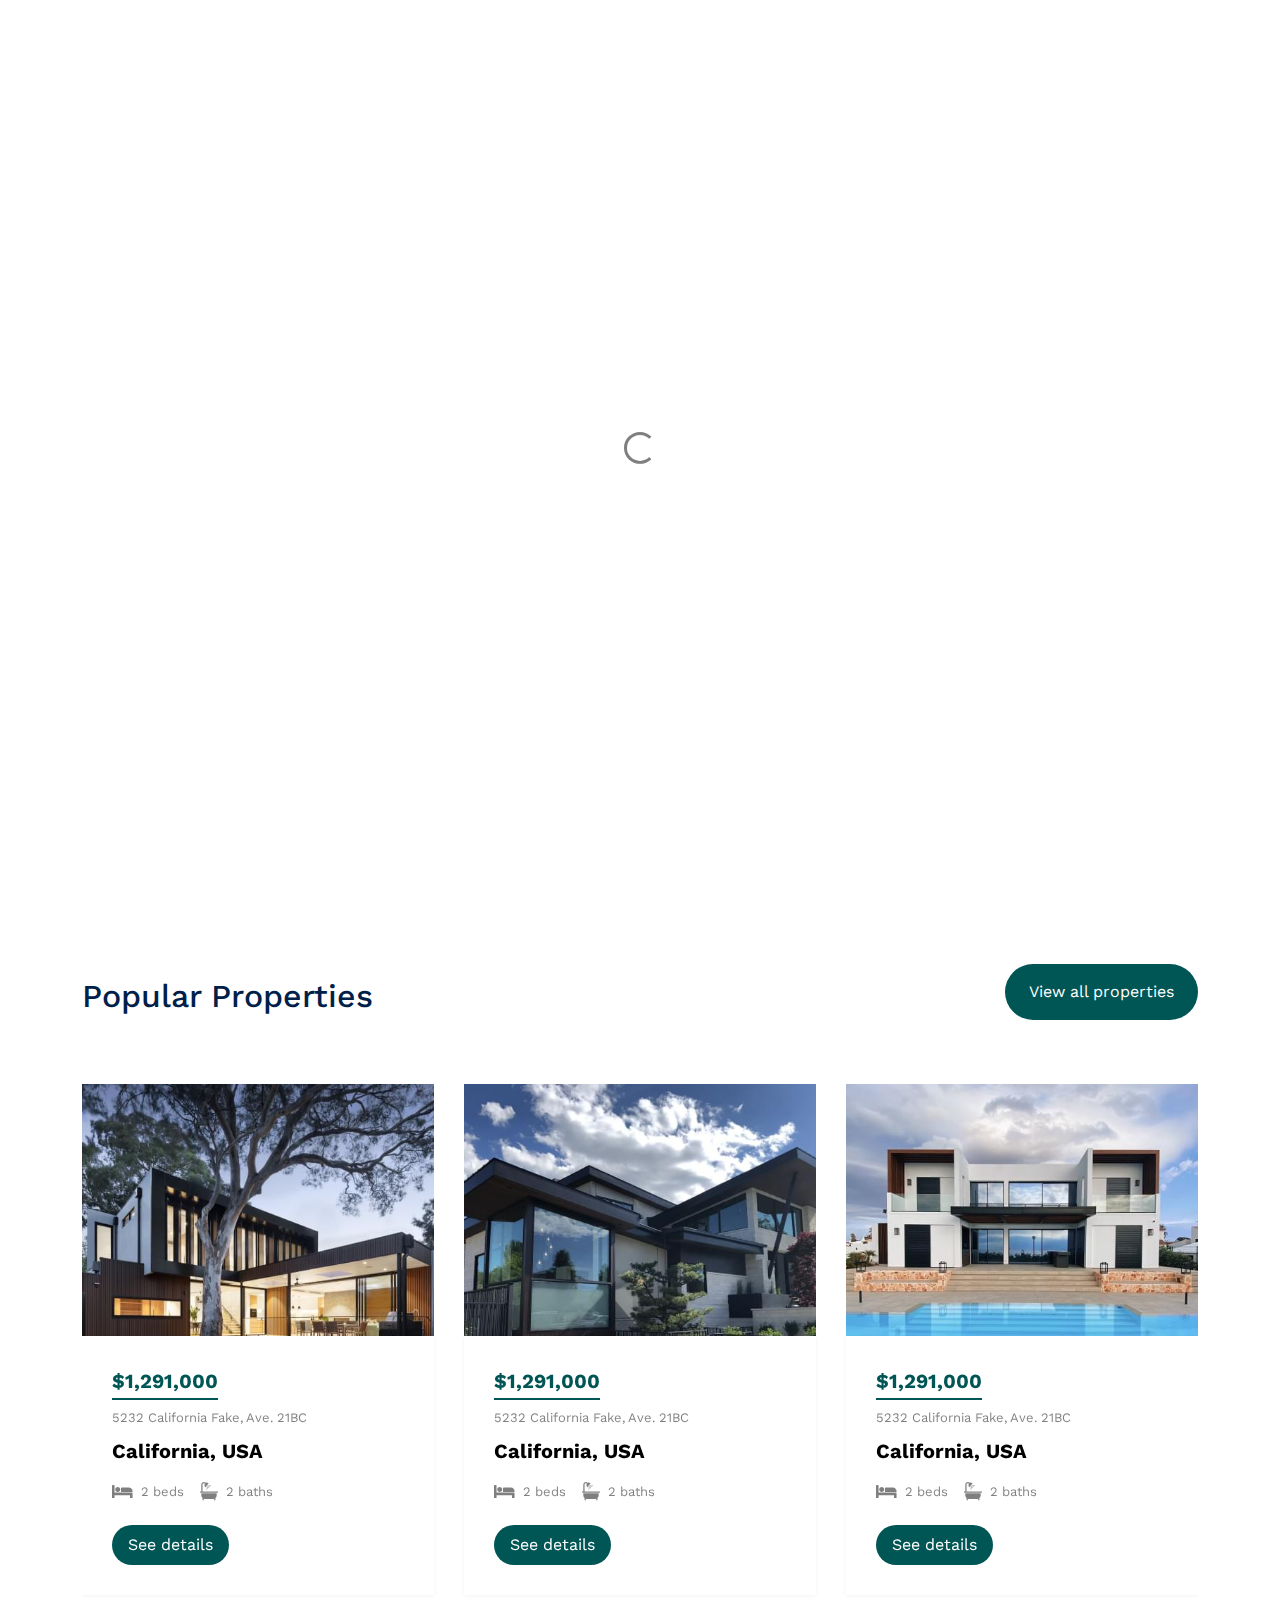
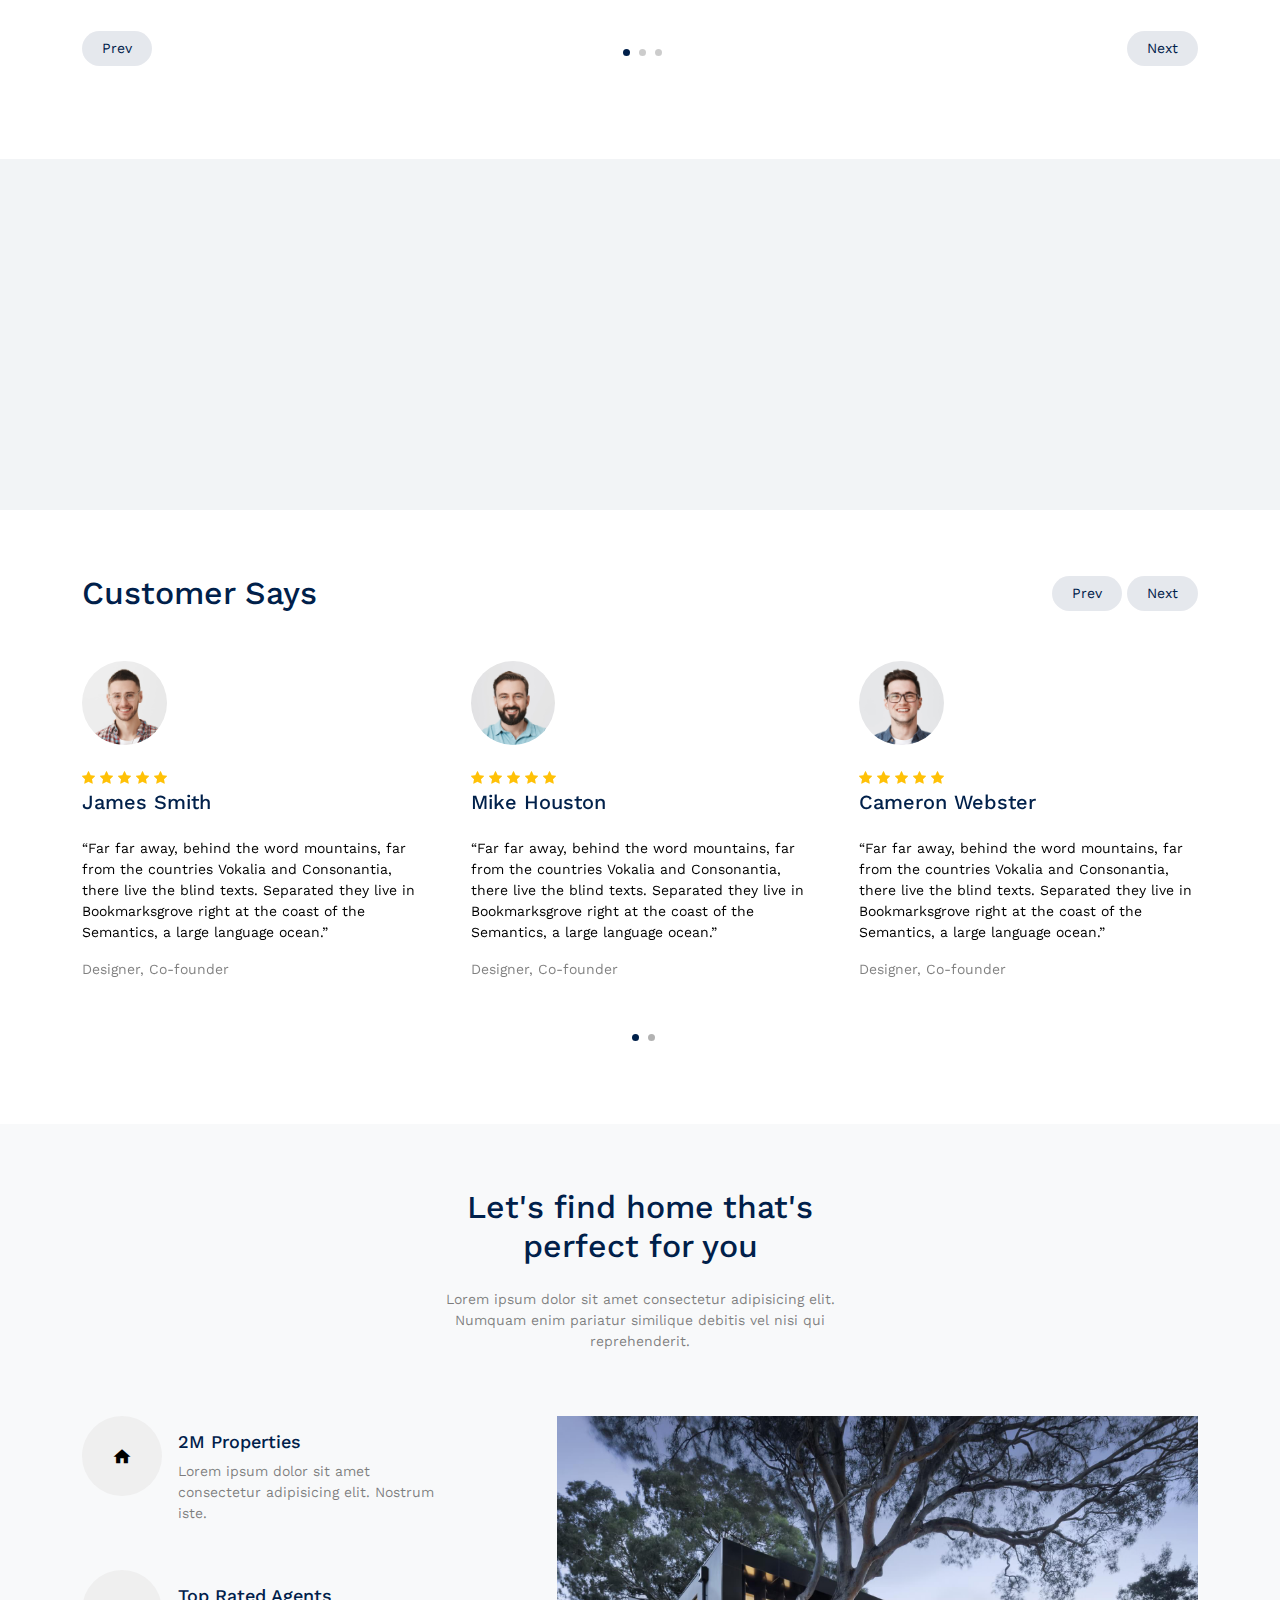
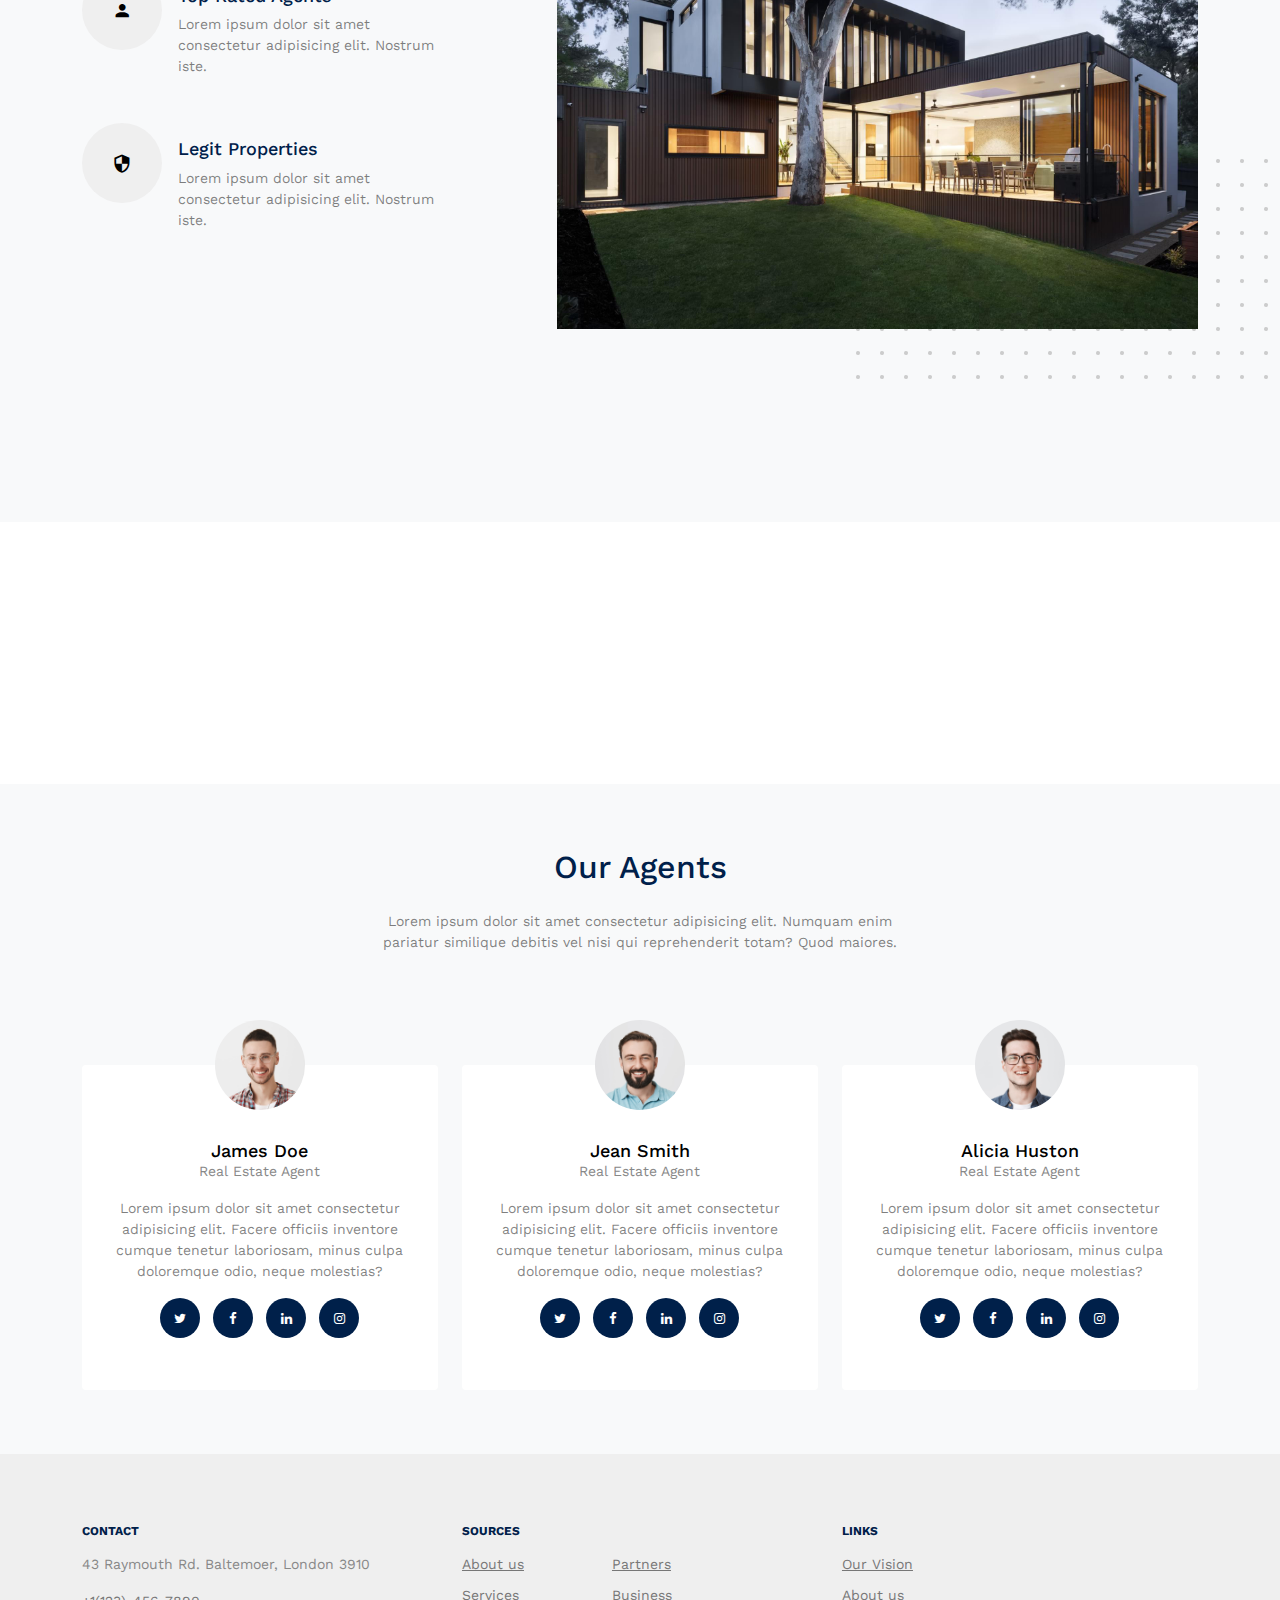
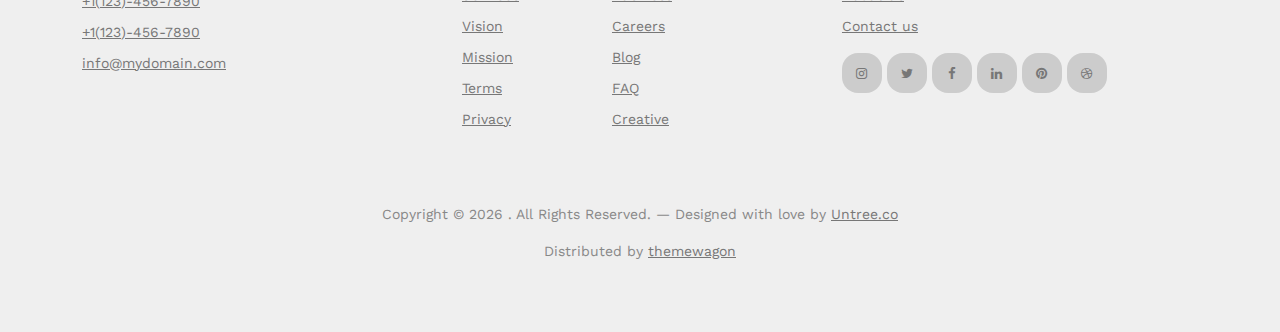
==== property-1.0.0/index.html @ a0d71b89 "fig phần security" ====
<!-- /*
* Template Name: Property
* Template Author: Untree.co
* Template URI: https://untree.co/
* License: https://creativecommons.org/licenses/by/3.0/
*/ -->
<!DOCTYPE html>
<html lang="en">
  <head>
    <meta charset="utf-8" />
    <meta name="viewport" content="width=device-width, initial-scale=1" />
    <meta name="author" content="Untree.co" />
    <link rel="shortcut icon" href="favicon.png" />

    <meta name="description" content="" />
    <meta name="keywords" content="bootstrap, bootstrap5" />

    <link rel="preconnect" href="https://fonts.googleapis.com" />
    <link rel="preconnect" href="https://fonts.gstatic.com" crossorigin />
    <link
      href="https://fonts.googleapis.com/css2?family=Work+Sans:wght@400;500;600;700&display=swap"
      rel="stylesheet"
    />

    <link rel="stylesheet" href="fonts/icomoon/style.css" />
    <link rel="stylesheet" href="fonts/flaticon/font/flaticon.css" />

    <link rel="stylesheet" href="css/tiny-slider.css" />
    <link rel="stylesheet" href="css/aos.css" />
    <link rel="stylesheet" href="css/style.css" />

    <title>
      Property &mdash; Free Bootstrap 5 Website Template by Untree.co
    </title>
  </head>
  <body>
    <div class="site-mobile-menu site-navbar-target">
      <div class="site-mobile-menu-header">
        <div class="site-mobile-menu-close">
          <span class="icofont-close js-menu-toggle"></span>
        </div>
      </div>
      <div class="site-mobile-menu-body"></div>
    </div>

    <nav class="site-nav">
      <div class="container">
        <div class="menu-bg-wrap">
          <div class="site-navigation">
            <a href="index.html" class="logo m-0 float-start">Property</a>

            <ul
              class="js-clone-nav d-none d-lg-inline-block text-start site-menu float-end"
            >
              <li class="active"><a href="index.html">Home</a></li>
              <li class="has-children">
                <a href="properties.html">Properties</a>
                <ul class="dropdown">
                  <li><a href="#">Buy Property</a></li>
                  <li><a href="#">Sell Property</a></li>
                  <li class="has-children">
                    <a href="#">Dropdown</a>
                    <ul class="dropdown">
                      <li><a href="#">Sub Menu One</a></li>
                      <li><a href="#">Sub Menu Two</a></li>
                      <li><a href="#">Sub Menu Three</a></li>
                    </ul>
                  </li>
                </ul>
              </li>
              <li><a href="services.html">Services</a></li>
              <li><a href="about.html">About</a></li>
              <li><a href="contact.html">Contact Us</a></li>
            </ul>

            <a
              href="#"
              class="burger light me-auto float-end mt-1 site-menu-toggle js-menu-toggle d-inline-block d-lg-none"
              data-toggle="collapse"
              data-target="#main-navbar"
            >
              <span></span>
            </a>
          </div>
        </div>
      </div>
    </nav>

    <div class="hero">
      <div class="hero-slide">
        <div
          class="img overlay"
          style="background-image: url('images/hero_bg_3.jpg')"
        ></div>
        <div
          class="img overlay"
          style="background-image: url('images/hero_bg_2.jpg')"
        ></div>
        <div
          class="img overlay"
          style="background-image: url('images/hero_bg_1.jpg')"
        ></div>
      </div>

      <div class="container">
        <div class="row justify-content-center align-items-center">
          <div class="col-lg-9 text-center">
            <h1 class="heading" data-aos="fade-up">
              Easiest way to find your dream home
            </h1>
            <form
              action="#"
              class="narrow-w form-search d-flex align-items-stretch mb-3"
              data-aos="fade-up"
              data-aos-delay="200"
            >
              <input
                type="text"
                class="form-control px-4"
                placeholder="Your ZIP code or City. e.g. New York"
              />
              <button type="submit" class="btn btn-primary">Search</button>
            </form>
          </div>
        </div>
      </div>
    </div>

    <div class="section">
      <div class="container">
        <div class="row mb-5 align-items-center">
          <div class="col-lg-6">
            <h2 class="font-weight-bold text-primary heading">
              Popular Properties
            </h2>
          </div>
          <div class="col-lg-6 text-lg-end">
            <p>
              <a
                href="#"
                target="_blank"
                class="btn btn-primary text-white py-3 px-4"
                >View all properties</a
              >
            </p>
          </div>
        </div>
        <div class="row">
          <div class="col-12">
            <div class="property-slider-wrap">
              <div class="property-slider">
                <div class="property-item">
                  <a href="property-single.html" class="img">
                    <img src="images/img_1.jpg" alt="Image" class="img-fluid" />
                  </a>

                  <div class="property-content">
                    <div class="price mb-2"><span>$1,291,000</span></div>
                    <div>
                      <span class="d-block mb-2 text-black-50"
                        >5232 California Fake, Ave. 21BC</span
                      >
                      <span class="city d-block mb-3">California, USA</span>

                      <div class="specs d-flex mb-4">
                        <span class="d-block d-flex align-items-center me-3">
                          <span class="icon-bed me-2"></span>
                          <span class="caption">2 beds</span>
                        </span>
                        <span class="d-block d-flex align-items-center">
                          <span class="icon-bath me-2"></span>
                          <span class="caption">2 baths</span>
                        </span>
                      </div>

                      <a
                        href="property-single.html"
                        class="btn btn-primary py-2 px-3"
                        >See details</a
                      >
                    </div>
                  </div>
                </div>
                <!-- .item -->

                <div class="property-item">
                  <a href="property-single.html" class="img">
                    <img src="images/img_2.jpg" alt="Image" class="img-fluid" />
                  </a>

                  <div class="property-content">
                    <div class="price mb-2"><span>$1,291,000</span></div>
                    <div>
                      <span class="d-block mb-2 text-black-50"
                        >5232 California Fake, Ave. 21BC</span
                      >
                      <span class="city d-block mb-3">California, USA</span>

                      <div class="specs d-flex mb-4">
                        <span class="d-block d-flex align-items-center me-3">
                          <span class="icon-bed me-2"></span>
                          <span class="caption">2 beds</span>
                        </span>
                        <span class="d-block d-flex align-items-center">
                          <span class="icon-bath me-2"></span>
                          <span class="caption">2 baths</span>
                        </span>
                      </div>

                      <a
                        href="property-single.html"
                        class="btn btn-primary py-2 px-3"
                        >See details</a
                      >
                    </div>
                  </div>
                </div>
                <!-- .item -->

                <div class="property-item">
                  <a href="property-single.html" class="img">
                    <img src="images/img_3.jpg" alt="Image" class="img-fluid" />
                  </a>

                  <div class="property-content">
                    <div class="price mb-2"><span>$1,291,000</span></div>
                    <div>
                      <span class="d-block mb-2 text-black-50"
                        >5232 California Fake, Ave. 21BC</span
                      >
                      <span class="city d-block mb-3">California, USA</span>

                      <div class="specs d-flex mb-4">
                        <span class="d-block d-flex align-items-center me-3">
                          <span class="icon-bed me-2"></span>
                          <span class="caption">2 beds</span>
                        </span>
                        <span class="d-block d-flex align-items-center">
                          <span class="icon-bath me-2"></span>
                          <span class="caption">2 baths</span>
                        </span>
                      </div>

                      <a
                        href="property-single.html"
                        class="btn btn-primary py-2 px-3"
                        >See details</a
                      >
                    </div>
                  </div>
                </div>
                <!-- .item -->

                <div class="property-item">
                  <a href="property-single.html" class="img">
                    <img src="images/img_4.jpg" alt="Image" class="img-fluid" />
                  </a>

                  <div class="property-content">
                    <div class="price mb-2"><span>$1,291,000</span></div>
                    <div>
                      <span class="d-block mb-2 text-black-50"
                        >5232 California Fake, Ave. 21BC</span
                      >
                      <span class="city d-block mb-3">California, USA</span>

                      <div class="specs d-flex mb-4">
                        <span class="d-block d-flex align-items-center me-3">
                          <span class="icon-bed me-2"></span>
                          <span class="caption">2 beds</span>
                        </span>
                        <span class="d-block d-flex align-items-center">
                          <span class="icon-bath me-2"></span>
                          <span class="caption">2 baths</span>
                        </span>
                      </div>

                      <a
                        href="property-single.html"
                        class="btn btn-primary py-2 px-3"
                        >See details</a
                      >
                    </div>
                  </div>
                </div>
                <!-- .item -->

                <div class="property-item">
                  <a href="property-single.html" class="img">
                    <img src="images/img_5.jpg" alt="Image" class="img-fluid" />
                  </a>

                  <div class="property-content">
                    <div class="price mb-2"><span>$1,291,000</span></div>
                    <div>
                      <span class="d-block mb-2 text-black-50"
                        >5232 California Fake, Ave. 21BC</span
                      >
                      <span class="city d-block mb-3">California, USA</span>

                      <div class="specs d-flex mb-4">
                        <span class="d-block d-flex align-items-center me-3">
                          <span class="icon-bed me-2"></span>
                          <span class="caption">2 beds</span>
                        </span>
                        <span class="d-block d-flex align-items-center">
                          <span class="icon-bath me-2"></span>
                          <span class="caption">2 baths</span>
                        </span>
                      </div>

                      <a
                        href="property-single.html"
                        class="btn btn-primary py-2 px-3"
                        >See details</a
                      >
                    </div>
                  </div>
                </div>
                <!-- .item -->

                <div class="property-item">
                  <a href="property-single.html" class="img">
                    <img src="images/img_6.jpg" alt="Image" class="img-fluid" />
                  </a>

                  <div class="property-content">
                    <div class="price mb-2"><span>$1,291,000</span></div>
                    <div>
                      <span class="d-block mb-2 text-black-50"
                        >5232 California Fake, Ave. 21BC</span
                      >
                      <span class="city d-block mb-3">California, USA</span>

                      <div class="specs d-flex mb-4">
                        <span class="d-block d-flex align-items-center me-3">
                          <span class="icon-bed me-2"></span>
                          <span class="caption">2 beds</span>
                        </span>
                        <span class="d-block d-flex align-items-center">
                          <span class="icon-bath me-2"></span>
                          <span class="caption">2 baths</span>
                        </span>
                      </div>

                      <a
                        href="property-single.html"
                        class="btn btn-primary py-2 px-3"
                        >See details</a
                      >
                    </div>
                  </div>
                </div>
                <!-- .item -->

                <div class="property-item">
                  <a href="property-single.html" class="img">
                    <img src="images/img_7.jpg" alt="Image" class="img-fluid" />
                  </a>

                  <div class="property-content">
                    <div class="price mb-2"><span>$1,291,000</span></div>
                    <div>
                      <span class="d-block mb-2 text-black-50"
                        >5232 California Fake, Ave. 21BC</span
                      >
                      <span class="city d-block mb-3">California, USA</span>

                      <div class="specs d-flex mb-4">
                        <span class="d-block d-flex align-items-center me-3">
                          <span class="icon-bed me-2"></span>
                          <span class="caption">2 beds</span>
                        </span>
                        <span class="d-block d-flex align-items-center">
                          <span class="icon-bath me-2"></span>
                          <span class="caption">2 baths</span>
                        </span>
                      </div>

                      <a
                        href="property-single.html"
                        class="btn btn-primary py-2 px-3"
                        >See details</a
                      >
                    </div>
                  </div>
                </div>
                <!-- .item -->

                <div class="property-item">
                  <a href="property-single.html" class="img">
                    <img src="images/img_8.jpg" alt="Image" class="img-fluid" />
                  </a>

                  <div class="property-content">
                    <div class="price mb-2"><span>$1,291,000</span></div>
                    <div>
                      <span class="d-block mb-2 text-black-50"
                        >5232 California Fake, Ave. 21BC</span
                      >
                      <span class="city d-block mb-3">California, USA</span>

                      <div class="specs d-flex mb-4">
                        <span class="d-block d-flex align-items-center me-3">
                          <span class="icon-bed me-2"></span>
                          <span class="caption">2 beds</span>
                        </span>
                        <span class="d-block d-flex align-items-center">
                          <span class="icon-bath me-2"></span>
                          <span class="caption">2 baths</span>
                        </span>
                      </div>

                      <a
                        href="property-single.html"
                        class="btn btn-primary py-2 px-3"
                        >See details</a
                      >
                    </div>
                  </div>
                </div>
                <!-- .item -->

                <div class="property-item">
                  <a href="property-single.html" class="img">
                    <img src="images/img_1.jpg" alt="Image" class="img-fluid" />
                  </a>

                  <div class="property-content">
                    <div class="price mb-2"><span>$1,291,000</span></div>
                    <div>
                      <span class="d-block mb-2 text-black-50"
                        >5232 California Fake, Ave. 21BC</span
                      >
                      <span class="city d-block mb-3">California, USA</span>

                      <div class="specs d-flex mb-4">
                        <span class="d-block d-flex align-items-center me-3">
                          <span class="icon-bed me-2"></span>
                          <span class="caption">2 beds</span>
                        </span>
                        <span class="d-block d-flex align-items-center">
                          <span class="icon-bath me-2"></span>
                          <span class="caption">2 baths</span>
                        </span>
                      </div>

                      <a
                        href="property-single.html"
                        class="btn btn-primary py-2 px-3"
                        >See details</a
                      >
                    </div>
                  </div>
                </div>
                <!-- .item -->
              </div>

              <div
                id="property-nav"
                class="controls"
                tabindex="0"
                aria-label="Carousel Navigation"
              >
                <span
                  class="prev"
                  data-controls="prev"
                  aria-controls="property"
                  tabindex="-1"
                  >Prev</span
                >
                <span
                  class="next"
                  data-controls="next"
                  aria-controls="property"
                  tabindex="-1"
                  >Next</span
                >
              </div>
            </div>
          </div>
        </div>
      </div>
    </div>

    <section class="features-1">
      <div class="container">
        <div class="row">
          <div class="col-6 col-lg-3" data-aos="fade-up" data-aos-delay="300">
            <div class="box-feature">
              <span class="flaticon-house"></span>
              <h3 class="mb-3">Our Properties</h3>
              <p>
                Lorem ipsum dolor sit amet, consectetur adipisicing elit.
                Voluptates, accusamus.
              </p>
              <p><a href="#" class="learn-more">Learn More</a></p>
            </div>
          </div>
          <div class="col-6 col-lg-3" data-aos="fade-up" data-aos-delay="500">
            <div class="box-feature">
              <span class="flaticon-building"></span>
              <h3 class="mb-3">Property for Sale</h3>
              <p>
                Lorem ipsum dolor sit amet, consectetur adipisicing elit.
                Voluptates, accusamus.
              </p>
              <p><a href="#" class="learn-more">Learn More</a></p>
            </div>
          </div>
          <div class="col-6 col-lg-3" data-aos="fade-up" data-aos-delay="400">
            <div class="box-feature">
              <span class="flaticon-house-3"></span>
              <h3 class="mb-3">Real Estate Agent</h3>
              <p>
                Lorem ipsum dolor sit amet, consectetur adipisicing elit.
                Voluptates, accusamus.
              </p>
              <p><a href="#" class="learn-more">Learn More</a></p>
            </div>
          </div>
          <div class="col-6 col-lg-3" data-aos="fade-up" data-aos-delay="600">
            <div class="box-feature">
              <span class="flaticon-house-1"></span>
              <h3 class="mb-3">House for Sale</h3>
              <p>
                Lorem ipsum dolor sit amet, consectetur adipisicing elit.
                Voluptates, accusamus.
              </p>
              <p><a href="#" class="learn-more">Learn More</a></p>
            </div>
          </div>
        </div>
      </div>
    </section>

    <div class="section sec-testimonials">
      <div class="container">
        <div class="row mb-5 align-items-center">
          <div class="col-md-6">
            <h2 class="font-weight-bold heading text-primary mb-4 mb-md-0">
              Customer Says
            </h2>
          </div>
          <div class="col-md-6 text-md-end">
            <div id="testimonial-nav">
              <span class="prev" data-controls="prev">Prev</span>

              <span class="next" data-controls="next">Next</span>
            </div>
          </div>
        </div>

        <div class="row">
          <div class="col-lg-4"></div>
        </div>
        <div class="testimonial-slider-wrap">
          <div class="testimonial-slider">
            <div class="item">
              <div class="testimonial">
                <img
                  src="images/person_1-min.jpg"
                  alt="Image"
                  class="img-fluid rounded-circle w-25 mb-4"
                />
                <div class="rate">
                  <span class="icon-star text-warning"></span>
                  <span class="icon-star text-warning"></span>
                  <span class="icon-star text-warning"></span>
                  <span class="icon-star text-warning"></span>
                  <span class="icon-star text-warning"></span>
                </div>
                <h3 class="h5 text-primary mb-4">James Smith</h3>
                <blockquote>
                  <p>
                    &ldquo;Far far away, behind the word mountains, far from the
                    countries Vokalia and Consonantia, there live the blind
                    texts. Separated they live in Bookmarksgrove right at the
                    coast of the Semantics, a large language ocean.&rdquo;
                  </p>
                </blockquote>
                <p class="text-black-50">Designer, Co-founder</p>
              </div>
            </div>

            <div class="item">
              <div class="testimonial">
                <img
                  src="images/person_2-min.jpg"
                  alt="Image"
                  class="img-fluid rounded-circle w-25 mb-4"
                />
                <div class="rate">
                  <span class="icon-star text-warning"></span>
                  <span class="icon-star text-warning"></span>
                  <span class="icon-star text-warning"></span>
                  <span class="icon-star text-warning"></span>
                  <span class="icon-star text-warning"></span>
                </div>
                <h3 class="h5 text-primary mb-4">Mike Houston</h3>
                <blockquote>
                  <p>
                    &ldquo;Far far away, behind the word mountains, far from the
                    countries Vokalia and Consonantia, there live the blind
                    texts. Separated they live in Bookmarksgrove right at the
                    coast of the Semantics, a large language ocean.&rdquo;
                  </p>
                </blockquote>
                <p class="text-black-50">Designer, Co-founder</p>
              </div>
            </div>

            <div class="item">
              <div class="testimonial">
                <img
                  src="images/person_3-min.jpg"
                  alt="Image"
                  class="img-fluid rounded-circle w-25 mb-4"
                />
                <div class="rate">
                  <span class="icon-star text-warning"></span>
                  <span class="icon-star text-warning"></span>
                  <span class="icon-star text-warning"></span>
                  <span class="icon-star text-warning"></span>
                  <span class="icon-star text-warning"></span>
                </div>
                <h3 class="h5 text-primary mb-4">Cameron Webster</h3>
                <blockquote>
                  <p>
                    &ldquo;Far far away, behind the word mountains, far from the
                    countries Vokalia and Consonantia, there live the blind
                    texts. Separated they live in Bookmarksgrove right at the
                    coast of the Semantics, a large language ocean.&rdquo;
                  </p>
                </blockquote>
                <p class="text-black-50">Designer, Co-founder</p>
              </div>
            </div>

            <div class="item">
              <div class="testimonial">
                <img
                  src="images/person_4-min.jpg"
                  alt="Image"
                  class="img-fluid rounded-circle w-25 mb-4"
                />
                <div class="rate">
                  <span class="icon-star text-warning"></span>
                  <span class="icon-star text-warning"></span>
                  <span class="icon-star text-warning"></span>
                  <span class="icon-star text-warning"></span>
                  <span class="icon-star text-warning"></span>
                </div>
                <h3 class="h5 text-primary mb-4">Dave Smith</h3>
                <blockquote>
                  <p>
                    &ldquo;Far far away, behind the word mountains, far from the
                    countries Vokalia and Consonantia, there live the blind
                    texts. Separated they live in Bookmarksgrove right at the
                    coast of the Semantics, a large language ocean.&rdquo;
                  </p>
                </blockquote>
                <p class="text-black-50">Designer, Co-founder</p>
              </div>
            </div>
          </div>
        </div>
      </div>
    </div>

    <div class="section section-4 bg-light">
      <div class="container">
        <div class="row justify-content-center text-center mb-5">
          <div class="col-lg-5">
            <h2 class="font-weight-bold heading text-primary mb-4">
              Let's find home that's perfect for you
            </h2>
            <p class="text-black-50">
              Lorem ipsum dolor sit amet consectetur adipisicing elit. Numquam
              enim pariatur similique debitis vel nisi qui reprehenderit.
            </p>
          </div>
        </div>
        <div class="row justify-content-between mb-5">
          <div class="col-lg-7 mb-5 mb-lg-0 order-lg-2">
            <div class="img-about dots">
              <img src="images/hero_bg_3.jpg" alt="Image" class="img-fluid" />
            </div>
          </div>
          <div class="col-lg-4">
            <div class="d-flex feature-h">
              <span class="wrap-icon me-3">
                <span class="icon-home2"></span>
              </span>
              <div class="feature-text">
                <h3 class="heading">2M Properties</h3>
                <p class="text-black-50">
                  Lorem ipsum dolor sit amet consectetur adipisicing elit.
                  Nostrum iste.
                </p>
              </div>
            </div>

            <div class="d-flex feature-h">
              <span class="wrap-icon me-3">
                <span class="icon-person"></span>
              </span>
              <div class="feature-text">
                <h3 class="heading">Top Rated Agents</h3>
                <p class="text-black-50">
                  Lorem ipsum dolor sit amet consectetur adipisicing elit.
                  Nostrum iste.
                </p>
              </div>
            </div>

            <div class="d-flex feature-h">
              <span class="wrap-icon me-3">
                <span class="icon-security"></span>
              </span>
              <div class="feature-text">
                <h3 class="heading">Legit Properties</h3>
                <p class="text-black-50">
                  Lorem ipsum dolor sit amet consectetur adipisicing elit.
                  Nostrum iste.
                </p>
              </div>
            </div>
          </div>
        </div>
        <div class="row section-counter mt-5">
          <div
            class="col-6 col-sm-6 col-md-6 col-lg-3"
            data-aos="fade-up"
            data-aos-delay="300"
          >
            <div class="counter-wrap mb-5 mb-lg-0">
              <span class="number"
                ><span class="countup text-primary">3298</span></span
              >
              <span class="caption text-black-50"># of Buy Properties</span>
            </div>
          </div>
          <div
            class="col-6 col-sm-6 col-md-6 col-lg-3"
            data-aos="fade-up"
            data-aos-delay="400"
          >
            <div class="counter-wrap mb-5 mb-lg-0">
              <span class="number"
                ><span class="countup text-primary">2181</span></span
              >
              <span class="caption text-black-50"># of Sell Properties</span>
            </div>
          </div>
          <div
            class="col-6 col-sm-6 col-md-6 col-lg-3"
            data-aos="fade-up"
            data-aos-delay="500"
          >
            <div class="counter-wrap mb-5 mb-lg-0">
              <span class="number"
                ><span class="countup text-primary">9316</span></span
              >
              <span class="caption text-black-50"># of All Properties</span>
            </div>
          </div>
          <div
            class="col-6 col-sm-6 col-md-6 col-lg-3"
            data-aos="fade-up"
            data-aos-delay="600"
          >
            <div class="counter-wrap mb-5 mb-lg-0">
              <span class="number"
                ><span class="countup text-primary">7191</span></span
              >
              <span class="caption text-black-50"># of Agents</span>
            </div>
          </div>
        </div>
      </div>
    </div>

    <div class="section">
      <div class="row justify-content-center footer-cta" data-aos="fade-up">
        <div class="col-lg-7 mx-auto text-center">
          <h2 class="mb-4">Be a part of our growing real state agents</h2>
          <p>
            <a
              href="#"
              target="_blank"
              class="btn btn-primary text-white py-3 px-4"
              >Apply for Real Estate agent</a
            >
          </p>
        </div>
        <!-- /.col-lg-7 -->
      </div>
      <!-- /.row -->
    </div>

    <div class="section section-5 bg-light">
      <div class="container">
        <div class="row justify-content-center text-center mb-5">
          <div class="col-lg-6 mb-5">
            <h2 class="font-weight-bold heading text-primary mb-4">
              Our Agents
            </h2>
            <p class="text-black-50">
              Lorem ipsum dolor sit amet consectetur adipisicing elit. Numquam
              enim pariatur similique debitis vel nisi qui reprehenderit totam?
              Quod maiores.
            </p>
          </div>
        </div>
        <div class="row">
          <div class="col-sm-6 col-md-6 col-lg-4 mb-5 mb-lg-0">
            <div class="h-100 person">
              <img
                src="images/person_1-min.jpg"
                alt="Image"
                class="img-fluid"
              />

              <div class="person-contents">
                <h2 class="mb-0"><a href="#">James Doe</a></h2>
                <span class="meta d-block mb-3">Real Estate Agent</span>
                <p>
                  Lorem ipsum dolor sit amet consectetur adipisicing elit.
                  Facere officiis inventore cumque tenetur laboriosam, minus
                  culpa doloremque odio, neque molestias?
                </p>

                <ul class="social list-unstyled list-inline dark-hover">
                  <li class="list-inline-item">
                    <a href="#"><span class="icon-twitter"></span></a>
                  </li>
                  <li class="list-inline-item">
                    <a href="#"><span class="icon-facebook"></span></a>
                  </li>
                  <li class="list-inline-item">
                    <a href="#"><span class="icon-linkedin"></span></a>
                  </li>
                  <li class="list-inline-item">
                    <a href="#"><span class="icon-instagram"></span></a>
                  </li>
                </ul>
              </div>
            </div>
          </div>
          <div class="col-sm-6 col-md-6 col-lg-4 mb-5 mb-lg-0">
            <div class="h-100 person">
              <img
                src="images/person_2-min.jpg"
                alt="Image"
                class="img-fluid"
              />

              <div class="person-contents">
                <h2 class="mb-0"><a href="#">Jean Smith</a></h2>
                <span class="meta d-block mb-3">Real Estate Agent</span>
                <p>
                  Lorem ipsum dolor sit amet consectetur adipisicing elit.
                  Facere officiis inventore cumque tenetur laboriosam, minus
                  culpa doloremque odio, neque molestias?
                </p>

                <ul class="social list-unstyled list-inline dark-hover">
                  <li class="list-inline-item">
                    <a href="#"><span class="icon-twitter"></span></a>
                  </li>
                  <li class="list-inline-item">
                    <a href="#"><span class="icon-facebook"></span></a>
                  </li>
                  <li class="list-inline-item">
                    <a href="#"><span class="icon-linkedin"></span></a>
                  </li>
                  <li class="list-inline-item">
                    <a href="#"><span class="icon-instagram"></span></a>
                  </li>
                </ul>
              </div>
            </div>
          </div>
          <div class="col-sm-6 col-md-6 col-lg-4 mb-5 mb-lg-0">
            <div class="h-100 person">
              <img
                src="images/person_3-min.jpg"
                alt="Image"
                class="img-fluid"
              />

              <div class="person-contents">
                <h2 class="mb-0"><a href="#">Alicia Huston</a></h2>
                <span class="meta d-block mb-3">Real Estate Agent</span>
                <p>
                  Lorem ipsum dolor sit amet consectetur adipisicing elit.
                  Facere officiis inventore cumque tenetur laboriosam, minus
                  culpa doloremque odio, neque molestias?
                </p>

                <ul class="social list-unstyled list-inline dark-hover">
                  <li class="list-inline-item">
                    <a href="#"><span class="icon-twitter"></span></a>
                  </li>
                  <li class="list-inline-item">
                    <a href="#"><span class="icon-facebook"></span></a>
                  </li>
                  <li class="list-inline-item">
                    <a href="#"><span class="icon-linkedin"></span></a>
                  </li>
                  <li class="list-inline-item">
                    <a href="#"><span class="icon-instagram"></span></a>
                  </li>
                </ul>
              </div>
            </div>
          </div>
        </div>
      </div>
    </div>

    <div class="site-footer">
      <div class="container">
        <div class="row">
          <div class="col-lg-4">
            <div class="widget">
              <h3>Contact</h3>
              <address>43 Raymouth Rd. Baltemoer, London 3910</address>
              <ul class="list-unstyled links">
                <li><a href="tel://11234567890">+1(123)-456-7890</a></li>
                <li><a href="tel://11234567890">+1(123)-456-7890</a></li>
                <li>
                  <a href="mailto:info@mydomain.com">info@mydomain.com</a>
                </li>
              </ul>
            </div>
            <!-- /.widget -->
          </div>
          <!-- /.col-lg-4 -->
          <div class="col-lg-4">
            <div class="widget">
              <h3>Sources</h3>
              <ul class="list-unstyled float-start links">
                <li><a href="#">About us</a></li>
                <li><a href="#">Services</a></li>
                <li><a href="#">Vision</a></li>
                <li><a href="#">Mission</a></li>
                <li><a href="#">Terms</a></li>
                <li><a href="#">Privacy</a></li>
              </ul>
              <ul class="list-unstyled float-start links">
                <li><a href="#">Partners</a></li>
                <li><a href="#">Business</a></li>
                <li><a href="#">Careers</a></li>
                <li><a href="#">Blog</a></li>
                <li><a href="#">FAQ</a></li>
                <li><a href="#">Creative</a></li>
              </ul>
            </div>
            <!-- /.widget -->
          </div>
          <!-- /.col-lg-4 -->
          <div class="col-lg-4">
            <div class="widget">
              <h3>Links</h3>
              <ul class="list-unstyled links">
                <li><a href="#">Our Vision</a></li>
                <li><a href="#">About us</a></li>
                <li><a href="#">Contact us</a></li>
              </ul>

              <ul class="list-unstyled social">
                <li>
                  <a href="#"><span class="icon-instagram"></span></a>
                </li>
                <li>
                  <a href="#"><span class="icon-twitter"></span></a>
                </li>
                <li>
                  <a href="#"><span class="icon-facebook"></span></a>
                </li>
                <li>
                  <a href="#"><span class="icon-linkedin"></span></a>
                </li>
                <li>
                  <a href="#"><span class="icon-pinterest"></span></a>
                </li>
                <li>
                  <a href="#"><span class="icon-dribbble"></span></a>
                </li>
              </ul>
            </div>
            <!-- /.widget -->
          </div>
          <!-- /.col-lg-4 -->
        </div>
        <!-- /.row -->

        <div class="row mt-5">
          <div class="col-12 text-center">
            <!-- 
              **==========
              NOTE: 
              Please don't remove this copyright link unless you buy the license here https://untree.co/license/  
              **==========
            -->

            <p>
              Copyright &copy;
              <script>
                document.write(new Date().getFullYear());
              </script>
              . All Rights Reserved. &mdash; Designed with love by
              <a href="https://untree.co">Untree.co</a>
              <!-- License information: https://untree.co/license/ -->
            </p>
            <div>
              Distributed by
              <a href="https://themewagon.com/" target="_blank">themewagon</a>
            </div>
          </div>
        </div>
      </div>
      <!-- /.container -->
    </div>
    <!-- /.site-footer -->

    <!-- Preloader -->
    <div id="overlayer"></div>
    <div class="loader">
      <div class="spinner-border" role="status">
        <span class="visually-hidden">Loading...</span>
      </div>
    </div>

    <script src="js/bootstrap.bundle.min.js"></script>
    <script src="js/tiny-slider.js"></script>
    <script src="js/aos.js"></script>
    <script src="js/navbar.js"></script>
    <script src="js/counter.js"></script>
    <script src="js/custom.js"></script>
  </body>
</html>
---- property-1.0.0/fonts/icomoon/style.css ----
@font-face {
  font-family: 'icomoon';
  src:  url('fonts/icomoon.eot?10si43');
  src:  url('fonts/icomoon.eot?10si43#iefix') format('embedded-opentype'),
    url('fonts/icomoon.ttf?10si43') format('truetype'),
    url('fonts/icomoon.woff?10si43') format('woff'),
    url('fonts/icomoon.svg?10si43#icomoon') format('svg');
  font-weight: normal;
  font-style: normal;
}

[class^="icon-"], [class*=" icon-"] {
  /* use !important to prevent issues with browser extensions that change fonts */
  font-family: 'icomoon' !important;
  speak: none;
  font-style: normal;
  font-weight: normal;
  font-variant: normal;
  text-transform: none;
  line-height: 1;

  /* Better Font Rendering =========== */
  -webkit-font-smoothing: antialiased;
  -moz-osx-font-smoothing: grayscale;
}

.icon-asterisk:before {
  content: "\f069";
}
.icon-plus:before {
  content: "\f067";
}
.icon-question:before {
  content: "\f128";
}
.icon-minus:before {
  content: "\f068";
}
.icon-glass:before {
  content: "\f000";
}
.icon-music:before {
  content: "\f001";
}
.icon-search:before {
  content: "\f002";
}
.icon-envelope-o:before {
  content: "\f003";
}
.icon-heart:before {
  content: "\f004";
}
.icon-star:before {
  content: "\f005";
}
.icon-star-o:before {
  content: "\f006";
}
.icon-user:before {
  content: "\f007";
}
.icon-film:before {
  content: "\f008";
}
.icon-th-large:before {
  content: "\f009";
}
.icon-th:before {
  content: "\f00a";
}
.icon-th-list:before {
  content: "\f00b";
}
.icon-check:before {
  content: "\f00c";
}
.icon-close:before {
  content: "\f00d";
}
.icon-remove:before {
  content: "\f00d";
}
.icon-times:before {
  content: "\f00d";
}
.icon-search-plus:before {
  content: "\f00e";
}
.icon-search-minus:before {
  content: "\f010";
}
.icon-power-off:before {
  content: "\f011";
}
.icon-signal:before {
  content: "\f012";
}
.icon-cog:before {
  content: "\f013";
}
.icon-gear:before {
  content: "\f013";
}
.icon-trash-o:before {
  content: "\f014";
}
.icon-home:before {
  content: "\f015";
}
.icon-file-o:before {
  content: "\f016";
}
.icon-clock-o:before {
  content: "\f017";
}
.icon-road:before {
  content: "\f018";
}
.icon-download:before {
  content: "\f019";
}
.icon-arrow-circle-o-down:before {
  content: "\f01a";
}
.icon-arrow-circle-o-up:before {
  content: "\f01b";
}
.icon-inbox:before {
  content: "\f01c";
}
.icon-play-circle-o:before {
  content: "\f01d";
}
.icon-repeat:before {
  content: "\f01e";
}
.icon-rotate-right:before {
  content: "\f01e";
}
.icon-refresh:before {
  content: "\f021";
}
.icon-list-alt:before {
  content: "\f022";
}
.icon-lock:before {
  content: "\f023";
}
.icon-flag:before {
  content: "\f024";
}
.icon-headphones:before {
  content: "\f025";
}
.icon-volume-off:before {
  content: "\f026";
}
.icon-volume-down:before {
  content: "\f027";
}
.icon-volume-up:before {
  content: "\f028";
}
.icon-qrcode:before {
  content: "\f029";
}
.icon-barcode:before {
  content: "\f02a";
}
.icon-tag:before {
  content: "\f02b";
}
.icon-tags:before {
  content: "\f02c";
}
.icon-book:before {
  content: "\f02d";
}
.icon-bookmark:before {
  content: "\f02e";
}
.icon-print:before {
  content: "\f02f";
}
.icon-camera:before {
  content: "\f030";
}
.icon-font:before {
  content: "\f031";
}
.icon-bold:before {
  content: "\f032";
}
.icon-italic:before {
  content: "\f033";
}
.icon-text-height:before {
  content: "\f034";
}
.icon-text-width:before {
  content: "\f035";
}
.icon-align-left:before {
  content: "\f036";
}
.icon-align-center:before {
  content: "\f037";
}
.icon-align-right:before {
  content: "\f038";
}
.icon-align-justify:before {
  content: "\f039";
}
.icon-list:before {
  content: "\f03a";
}
.icon-dedent:before {
  content: "\f03b";
}
.icon-outdent:before {
  content: "\f03b";
}
.icon-indent:before {
  content: "\f03c";
}
.icon-video-camera:before {
  content: "\f03d";
}
.icon-image:before {
  content: "\f03e";
}
.icon-photo:before {
  content: "\f03e";
}
.icon-picture-o:before {
  content: "\f03e";
}
.icon-pencil:before {
  content: "\f040";
}
.icon-map-marker:before {
  content: "\f041";
}
.icon-adjust:before {
  content: "\f042";
}
.icon-tint:before {
  content: "\f043";
}
.icon-edit:before {
  content: "\f044";
}
.icon-pencil-square-o:before {
  content: "\f044";
}
.icon-share-square-o:before {
  content: "\f045";
}
.icon-check-square-o:before {
  content: "\f046";
}
.icon-arrows:before {
  content: "\f047";
}
.icon-step-backward:before {
  content: "\f048";
}
.icon-fast-backward:before {
  content: "\f049";
}
.icon-backward:before {
  content: "\f04a";
}
.icon-play:before {
  content: "\f04b";
}
.icon-pause:before {
  content: "\f04c";
}
.icon-stop:before {
  content: "\f04d";
}
.icon-forward:before {
  content: "\f04e";
}
.icon-fast-forward:before {
  content: "\f050";
}
.icon-step-forward:before {
  content: "\f051";
}
.icon-eject:before {
  content: "\f052";
}
.icon-chevron-left:before {
  content: "\f053";
}
.icon-chevron-right:before {
  content: "\f054";
}
.icon-plus-circle:before {
  content: "\f055";
}
.icon-minus-circle:before {
  content: "\f056";
}
.icon-times-circle:before {
  content: "\f057";
}
.icon-check-circle:before {
  content: "\f058";
}
.icon-question-circle:before {
  content: "\f059";
}
.icon-info-circle:before {
  content: "\f05a";
}
.icon-crosshairs:before {
  content: "\f05b";
}
.icon-times-circle-o:before {
  content: "\f05c";
}
.icon-check-circle-o:before {
  content: "\f05d";
}
.icon-ban:before {
  content: "\f05e";
}
.icon-arrow-left:before {
  content: "\f060";
}
.icon-arrow-right:before {
  content: "\f061";
}
.icon-arrow-up:before {
  content: "\f062";
}
.icon-arrow-down:before {
  content: "\f063";
}
.icon-mail-forward:before {
  content: "\f064";
}
.icon-share:before {
  content: "\f064";
}
.icon-expand:before {
  content: "\f065";
}
.icon-compress:before {
  content: "\f066";
}
.icon-exclamation-circle:before {
  content: "\f06a";
}
.icon-gift:before {
  content: "\f06b";
}
.icon-leaf:before {
  content: "\f06c";
}
.icon-fire:before {
  content: "\f06d";
}
.icon-eye:before {
  content: "\f06e";
}
.icon-eye-slash:before {
  content: "\f070";
}
.icon-exclamation-triangle:before {
  content: "\f071";
}
.icon-warning:before {
  content: "\f071";
}
.icon-plane:before {
  content: "\f072";
}
.icon-calendar:before {
  content: "\f073";
}
.icon-random:before {
  content: "\f074";
}
.icon-comment:before {
  content: "\f075";
}
.icon-magnet:before {
  content: "\f076";
}
.icon-chevron-up:before {
  content: "\f077";
}
.icon-chevron-down:before {
  content: "\f078";
}
.icon-retweet:before {
  content: "\f079";
}
.icon-shopping-cart:before {
  content: "\f07a";
}
.icon-folder:before {
  content: "\f07b";
}
.icon-folder-open:before {
  content: "\f07c";
}
.icon-arrows-v:before {
  content: "\f07d";
}
.icon-arrows-h:before {
  content: "\f07e";
}
.icon-bar-chart:before {
  content: "\f080";
}
.icon-bar-chart-o:before {
  content: "\f080";
}
.icon-twitter-square:before {
  content: "\f081";
}
.icon-facebook-square:before {
  content: "\f082";
}
.icon-camera-retro:before {
  content: "\f083";
}
.icon-key:before {
  content: "\f084";
}
.icon-cogs:before {
  content: "\f085";
}
.icon-gears:before {
  content: "\f085";
}
.icon-comments:before {
  content: "\f086";
}
.icon-thumbs-o-up:before {
  content: "\f087";
}
.icon-thumbs-o-down:before {
  content: "\f088";
}
.icon-star-half:before {
  content: "\f089";
}
.icon-heart-o:before {
  content: "\f08a";
}
.icon-sign-out:before {
  content: "\f08b";
}
.icon-linkedin-square:before {
  content: "\f08c";
}
.icon-thumb-tack:before {
  content: "\f08d";
}
.icon-external-link:before {
  content: "\f08e";
}
.icon-sign-in:before {
  content: "\f090";
}
.icon-trophy:before {
  content: "\f091";
}
.icon-github-square:before {
  content: "\f092";
}
.icon-upload:before {
  content: "\f093";
}
.icon-lemon-o:before {
  content: "\f094";
}
.icon-phone:before {
  content: "\f095";
}
.icon-square-o:before {
  content: "\f096";
}
.icon-bookmark-o:before {
  content: "\f097";
}
.icon-phone-square:before {
  content: "\f098";
}
.icon-twitter:before {
  content: "\f099";
}
.icon-facebook:before {
  content: "\f09a";
}
.icon-facebook-f:before {
  content: "\f09a";
}
.icon-github:before {
  content: "\f09b";
}
.icon-unlock:before {
  content: "\f09c";
}
.icon-credit-card:before {
  content: "\f09d";
}
.icon-feed:before {
  content: "\f09e";
}
.icon-rss:before {
  content: "\f09e";
}
.icon-hdd-o:before {
  content: "\f0a0";
}
.icon-bullhorn:before {
  content: "\f0a1";
}
.icon-bell-o:before {
  content: "\f0a2";
}
.icon-certificate:before {
  content: "\f0a3";
}
.icon-hand-o-right:before {
  content: "\f0a4";
}
.icon-hand-o-left:before {
  content: "\f0a5";
}
.icon-hand-o-up:before {
  content: "\f0a6";
}
.icon-hand-o-down:before {
  content: "\f0a7";
}
.icon-arrow-circle-left:before {
  content: "\f0a8";
}
.icon-arrow-circle-right:before {
  content: "\f0a9";
}
.icon-arrow-circle-up:before {
  content: "\f0aa";
}
.icon-arrow-circle-down:before {
  content: "\f0ab";
}
.icon-globe:before {
  content: "\f0ac";
}
.icon-wrench:before {
  content: "\f0ad";
}
.icon-tasks:before {
  content: "\f0ae";
}
.icon-filter:before {
  content: "\f0b0";
}
.icon-briefcase:before {
  content: "\f0b1";
}
.icon-arrows-alt:before {
  content: "\f0b2";
}
.icon-group:before {
  content: "\f0c0";
}
.icon-users:before {
  content: "\f0c0";
}
.icon-chain:before {
  content: "\f0c1";
}
.icon-link:before {
  content: "\f0c1";
}
.icon-cloud:before {
  content: "\f0c2";
}
.icon-flask:before {
  content: "\f0c3";
}
.icon-cut:before {
  content: "\f0c4";
}
.icon-scissors:before {
  content: "\f0c4";
}
.icon-copy:before {
  content: "\f0c5";
}
.icon-files-o:before {
  content: "\f0c5";
}
.icon-paperclip:before {
  content: "\f0c6";
}
.icon-floppy-o:before {
  content: "\f0c7";
}
.icon-save:before {
  content: "\f0c7";
}
.icon-square:before {
  content: "\f0c8";
}
.icon-bars:before {
  content: "\f0c9";
}
.icon-navicon:before {
  content: "\f0c9";
}
.icon-reorder:before {
  content: "\f0c9";
}
.icon-list-ul:before {
  content: "\f0ca";
}
.icon-list-ol:before {
  content: "\f0cb";
}
.icon-strikethrough:before {
  content: "\f0cc";
}
.icon-underline:before {
  content: "\f0cd";
}
.icon-table:before {
  content: "\f0ce";
}
.icon-magic:before {
  content: "\f0d0";
}
.icon-truck:before {
  content: "\f0d1";
}
.icon-pinterest:before {
  content: "\f0d2";
}
.icon-pinterest-square:before {
  content: "\f0d3";
}
.icon-google-plus-square:before {
  content: "\f0d4";
}
.icon-google-plus:before {
  content: "\f0d5";
}
.icon-money:before {
  content: "\f0d6";
}
.icon-caret-down:before {
  content: "\f0d7";
}
.icon-caret-up:before {
  content: "\f0d8";
}
.icon-caret-left:before {
  content: "\f0d9";
}
.icon-caret-right:before {
  content: "\f0da";
}
.icon-columns:before {
  content: "\f0db";
}
.icon-sort:before {
  content: "\f0dc";
}
.icon-unsorted:before {
  content: "\f0dc";
}
.icon-sort-desc:before {
  content: "\f0dd";
}
.icon-sort-down:before {
  content: "\f0dd";
}
.icon-sort-asc:before {
  content: "\f0de";
}
.icon-sort-up:before {
  content: "\f0de";
}
.icon-envelope:before {
  content: "\f0e0";
}
.icon-linkedin:before {
  content: "\f0e1";
}
.icon-rotate-left:before {
  content: "\f0e2";
}
.icon-undo:before {
  content: "\f0e2";
}
.icon-gavel:before {
  content: "\f0e3";
}
.icon-legal:before {
  content: "\f0e3";
}
.icon-dashboard:before {
  content: "\f0e4";
}
.icon-tachometer:before {
  content: "\f0e4";
}
.icon-comment-o:before {
  content: "\f0e5";
}
.icon-comments-o:before {
  content: "\f0e6";
}
.icon-bolt:before {
  content: "\f0e7";
}
.icon-flash:before {
  content: "\f0e7";
}
.icon-sitemap:before {
  content: "\f0e8";
}
.icon-umbrella:before {
  content: "\f0e9";
}
.icon-clipboard:before {
  content: "\f0ea";
}
.icon-paste:before {
  content: "\f0ea";
}
.icon-lightbulb-o:before {
  content: "\f0eb";
}
.icon-exchange:before {
  content: "\f0ec";
}
.icon-cloud-download:before {
  content: "\f0ed";
}
.icon-cloud-upload:before {
  content: "\f0ee";
}
.icon-user-md:before {
  content: "\f0f0";
}
.icon-stethoscope:before {
  content: "\f0f1";
}
.icon-suitcase:before {
  content: "\f0f2";
}
.icon-bell:before {
  content: "\f0f3";
}
.icon-coffee:before {
  content: "\f0f4";
}
.icon-cutlery:before {
  content: "\f0f5";
}
.icon-file-text-o:before {
  content: "\f0f6";
}
.icon-building-o:before {
  content: "\f0f7";
}
.icon-hospital-o:before {
  content: "\f0f8";
}
.icon-ambulance:before {
  content: "\f0f9";
}
.icon-medkit:before {
  content: "\f0fa";
}
.icon-fighter-jet:before {
  content: "\f0fb";
}
.icon-beer:before {
  content: "\f0fc";
}
.icon-h-square:before {
  content: "\f0fd";
}
.icon-plus-square:before {
  content: "\f0fe";
}
.icon-angle-double-left:before {
  content: "\f100";
}
.icon-angle-double-right:before {
  content: "\f101";
}
.icon-angle-double-up:before {
  content: "\f102";
}
.icon-angle-double-down:before {
  content: "\f103";
}
.icon-angle-left:before {
  content: "\f104";
}
.icon-angle-right:before {
  content: "\f105";
}
.icon-angle-up:before {
  content: "\f106";
}
.icon-angle-down:before {
  content: "\f107";
}
.icon-desktop:before {
  content: "\f108";
}
.icon-laptop:before {
  content: "\f109";
}
.icon-tablet:before {
  content: "\f10a";
}
.icon-mobile:before {
  content: "\f10b";
}
.icon-mobile-phone:before {
  content: "\f10b";
}
.icon-circle-o:before {
  content: "\f10c";
}
.icon-quote-left:before {
  content: "\f10d";
}
.icon-quote-right:before {
  content: "\f10e";
}
.icon-spinner:before {
  content: "\f110";
}
.icon-circle:before {
  content: "\f111";
}
.icon-mail-reply:before {
  content: "\f112";
}
.icon-reply:before {
  content: "\f112";
}
.icon-github-alt:before {
  content: "\f113";
}
.icon-folder-o:before {
  content: "\f114";
}
.icon-folder-open-o:before {
  content: "\f115";
}
.icon-smile-o:before {
  content: "\f118";
}
.icon-frown-o:before {
  content: "\f119";
}
.icon-meh-o:before {
  content: "\f11a";
}
.icon-gamepad:before {
  content: "\f11b";
}
.icon-keyboard-o:before {
  content: "\f11c";
}
.icon-flag-o:before {
  content: "\f11d";
}
.icon-flag-checkered:before {
  content: "\f11e";
}
.icon-terminal:before {
  content: "\f120";
}
.icon-code:before {
  content: "\f121";
}
.icon-mail-reply-all:before {
  content: "\f122";
}
.icon-reply-all:before {
  content: "\f122";
}
.icon-star-half-empty:before {
  content: "\f123";
}
.icon-star-half-full:before {
  content: "\f123";
}
.icon-star-half-o:before {
  content: "\f123";
}
.icon-location-arrow:before {
  content: "\f124";
}
.icon-crop:before {
  content: "\f125";
}
.icon-code-fork:before {
  content: "\f126";
}
.icon-chain-broken:before {
  content: "\f127";
}
.icon-unlink:before {
  content: "\f127";
}
.icon-info:before {
  content: "\f129";
}
.icon-exclamation:before {
  content: "\f12a";
}
.icon-superscript:before {
  content: "\f12b";
}
.icon-subscript:before {
  content: "\f12c";
}
.icon-eraser:before {
  content: "\f12d";
}
.icon-puzzle-piece:before {
  content: "\f12e";
}
.icon-microphone:before {
  content: "\f130";
}
.icon-microphone-slash:before {
  content: "\f131";
}
.icon-shield:before {
  content: "\f132";
}
.icon-calendar-o:before {
  content: "\f133";
}
.icon-fire-extinguisher:before {
  content: "\f134";
}
.icon-rocket:before {
  content: "\f135";
}
.icon-maxcdn:before {
  content: "\f136";
}
.icon-chevron-circle-left:before {
  content: "\f137";
}
.icon-chevron-circle-right:before {
  content: "\f138";
}
.icon-chevron-circle-up:before {
  content: "\f139";
}
.icon-chevron-circle-down:before {
  content: "\f13a";
}
.icon-html5:before {
  content: "\f13b";
}
.icon-css3:before {
  content: "\f13c";
}
.icon-anchor:before {
  content: "\f13d";
}
.icon-unlock-alt:before {
  content: "\f13e";
}
.icon-bullseye:before {
  content: "\f140";
}
.icon-ellipsis-h:before {
  content: "\f141";
}
.icon-ellipsis-v:before {
  content: "\f142";
}
.icon-rss-square:before {
  content: "\f143";
}
.icon-play-circle:before {
  content: "\f144";
}
.icon-ticket:before {
  content: "\f145";
}
.icon-minus-square:before {
  content: "\f146";
}
.icon-minus-square-o:before {
  content: "\f147";
}
.icon-level-up:before {
  content: "\f148";
}
.icon-level-down:before {
  content: "\f149";
}
.icon-check-square:before {
  content: "\f14a";
}
.icon-pencil-square:before {
  content: "\f14b";
}
.icon-external-link-square:before {
  content: "\f14c";
}
.icon-share-square:before {
  content: "\f14d";
}
.icon-compass:before {
  content: "\f14e";
}
.icon-caret-square-o-down:before {
  content: "\f150";
}
.icon-toggle-down:before {
  content: "\f150";
}
.icon-caret-square-o-up:before {
  content: "\f151";
}
.icon-toggle-up:before {
  content: "\f151";
}
.icon-caret-square-o-right:before {
  content: "\f152";
}
.icon-toggle-right:before {
  content: "\f152";
}
.icon-eur:before {
  content: "\f153";
}
.icon-euro:before {
  content: "\f153";
}
.icon-gbp:before {
  content: "\f154";
}
.icon-dollar:before {
  content: "\f155";
}
.icon-usd:before {
  content: "\f155";
}
.icon-inr:before {
  content: "\f156";
}
.icon-rupee:before {
  content: "\f156";
}
.icon-cny:before {
  content: "\f157";
}
.icon-jpy:before {
  content: "\f157";
}
.icon-rmb:before {
  content: "\f157";
}
.icon-yen:before {
  content: "\f157";
}
.icon-rouble:before {
  content: "\f158";
}
.icon-rub:before {
  content: "\f158";
}
.icon-ruble:before {
  content: "\f158";
}
.icon-krw:before {
  content: "\f159";
}
.icon-won:before {
  content: "\f159";
}
.icon-bitcoin:before {
  content: "\f15a";
}
.icon-btc:before {
  content: "\f15a";
}
.icon-file:before {
  content: "\f15b";
}
.icon-file-text:before {
  content: "\f15c";
}
.icon-sort-alpha-asc:before {
  content: "\f15d";
}
.icon-sort-alpha-desc:before {
  content: "\f15e";
}
.icon-sort-amount-asc:before {
  content: "\f160";
}
.icon-sort-amount-desc:before {
  content: "\f161";
}
.icon-sort-numeric-asc:before {
  content: "\f162";
}
.icon-sort-numeric-desc:before {
  content: "\f163";
}
.icon-thumbs-up:before {
  content: "\f164";
}
.icon-thumbs-down:before {
  content: "\f165";
}
.icon-youtube-square:before {
  content: "\f166";
}
.icon-youtube:before {
  content: "\f167";
}
.icon-xing:before {
  content: "\f168";
}
.icon-xing-square:before {
  content: "\f169";
}
.icon-youtube-play:before {
  content: "\f16a";
}
.icon-dropbox:before {
  content: "\f16b";
}
.icon-stack-overflow:before {
  content: "\f16c";
}
.icon-instagram:before {
  content: "\f16d";
}
.icon-flickr:before {
  content: "\f16e";
}
.icon-adn:before {
  content: "\f170";
}
.icon-bitbucket:before {
  content: "\f171";
}
.icon-bitbucket-square:before {
  content: "\f172";
}
.icon-tumblr:before {
  content: "\f173";
}
.icon-tumblr-square:before {
  content: "\f174";
}
.icon-long-arrow-down:before {
  content: "\f175";
}
.icon-long-arrow-up:before {
  content: "\f176";
}
.icon-long-arrow-left:before {
  content: "\f177";
}
.icon-long-arrow-right:before {
  content: "\f178";
}
.icon-apple:before {
  content: "\f179";
}
.icon-windows:before {
  content: "\f17a";
}
.icon-android:before {
  content: "\f17b";
}
.icon-linux:before {
  content: "\f17c";
}
.icon-dribbble:before {
  content: "\f17d";
}
.icon-skype:before {
  content: "\f17e";
}
.icon-foursquare:before {
  content: "\f180";
}
.icon-trello:before {
  content: "\f181";
}
.icon-female:before {
  content: "\f182";
}
.icon-male:before {
  content: "\f183";
}
.icon-gittip:before {
  content: "\f184";
}
.icon-gratipay:before {
  content: "\f184";
}
.icon-sun-o:before {
  content: "\f185";
}
.icon-moon-o:before {
  content: "\f186";
}
.icon-archive:before {
  content: "\f187";
}
.icon-bug:before {
  content: "\f188";
}
.icon-vk:before {
  content: "\f189";
}
.icon-weibo:before {
  content: "\f18a";
}
.icon-renren:before {
  content: "\f18b";
}
.icon-pagelines:before {
  content: "\f18c";
}
.icon-stack-exchange:before {
  content: "\f18d";
}
.icon-arrow-circle-o-right:before {
  content: "\f18e";
}
.icon-arrow-circle-o-left:before {
  content: "\f190";
}
.icon-caret-square-o-left:before {
  content: "\f191";
}
.icon-toggle-left:before {
  content: "\f191";
}
.icon-dot-circle-o:before {
  content: "\f192";
}
.icon-wheelchair:before {
  content: "\f193";
}
.icon-vimeo-square:before {
  content: "\f194";
}
.icon-try:before {
  content: "\f195";
}
.icon-turkish-lira:before {
  content: "\f195";
}
.icon-plus-square-o:before {
  content: "\f196";
}
.icon-space-shuttle:before {
  content: "\f197";
}
.icon-slack:before {
  content: "\f198";
}
.icon-envelope-square:before {
  content: "\f199";
}
.icon-wordpress:before {
  content: "\f19a";
}
.icon-openid:before {
  content: "\f19b";
}
.icon-bank:before {
  content: "\f19c";
}
.icon-institution:before {
  content: "\f19c";
}
.icon-university:before {
  content: "\f19c";
}
.icon-graduation-cap:before {
  content: "\f19d";
}
.icon-mortar-board:before {
  content: "\f19d";
}
.icon-yahoo:before {
  content: "\f19e";
}
.icon-google:before {
  content: "\f1a0";
}
.icon-reddit:before {
  content: "\f1a1";
}
.icon-reddit-square:before {
  content: "\f1a2";
}
.icon-stumbleupon-circle:before {
  content: "\f1a3";
}
.icon-stumbleupon:before {
  content: "\f1a4";
}
.icon-delicious:before {
  content: "\f1a5";
}
.icon-digg:before {
  content: "\f1a6";
}
.icon-pied-piper-pp:before {
  content: "\f1a7";
}
.icon-pied-piper-alt:before {
  content: "\f1a8";
}
.icon-drupal:before {
  content: "\f1a9";
}
.icon-joomla:before {
  content: "\f1aa";
}
.icon-language:before {
  content: "\f1ab";
}
.icon-fax:before {
  content: "\f1ac";
}
.icon-building:before {
  content: "\f1ad";
}
.icon-child:before {
  content: "\f1ae";
}
.icon-paw:before {
  content: "\f1b0";
}
.icon-spoon:before {
  content: "\f1b1";
}
.icon-cube:before {
  content: "\f1b2";
}
.icon-cubes:before {
  content: "\f1b3";
}
.icon-behance:before {
  content: "\f1b4";
}
.icon-behance-square:before {
  content: "\f1b5";
}
.icon-steam:before {
  content: "\f1b6";
}
.icon-steam-square:before {
  content: "\f1b7";
}
.icon-recycle:before {
  content: "\f1b8";
}
.icon-automobile:before {
  content: "\f1b9";
}
.icon-car:before {
  content: "\f1b9";
}
.icon-cab:before {
  content: "\f1ba";
}
.icon-taxi:before {
  content: "\f1ba";
}
.icon-tree:before {
  content: "\f1bb";
}
.icon-spotify:before {
  content: "\f1bc";
}
.icon-deviantart:before {
  content: "\f1bd";
}
.icon-soundcloud:before {
  content: "\f1be";
}
.icon-database:before {
  content: "\f1c0";
}
.icon-file-pdf-o:before {
  content: "\f1c1";
}
.icon-file-word-o:before {
  content: "\f1c2";
}
.icon-file-excel-o:before {
  content: "\f1c3";
}
.icon-file-powerpoint-o:before {
  content: "\f1c4";
}
.icon-file-image-o:before {
  content: "\f1c5";
}
.icon-file-photo-o:before {
  content: "\f1c5";
}
.icon-file-picture-o:before {
  content: "\f1c5";
}
.icon-file-archive-o:before {
  content: "\f1c6";
}
.icon-file-zip-o:before {
  content: "\f1c6";
}
.icon-file-audio-o:before {
  content: "\f1c7";
}
.icon-file-sound-o:before {
  content: "\f1c7";
}
.icon-file-movie-o:before {
  content: "\f1c8";
}
.icon-file-video-o:before {
  content: "\f1c8";
}
.icon-file-code-o:before {
  content: "\f1c9";
}
.icon-vine:before {
  content: "\f1ca";
}
.icon-codepen:before {
  content: "\f1cb";
}
.icon-jsfiddle:before {
  content: "\f1cc";
}
.icon-life-bouy:before {
  content: "\f1cd";
}
.icon-life-buoy:before {
  content: "\f1cd";
}
.icon-life-ring:before {
  content: "\f1cd";
}
.icon-life-saver:before {
  content: "\f1cd";
}
.icon-support:before {
  content: "\f1cd";
}
.icon-circle-o-notch:before {
  content: "\f1ce";
}
.icon-ra:before {
  content: "\f1d0";
}
.icon-rebel:before {
  content: "\f1d0";
}
.icon-resistance:before {
  content: "\f1d0";
}
.icon-empire:before {
  content: "\f1d1";
}
.icon-ge:before {
  content: "\f1d1";
}
.icon-git-square:before {
  content: "\f1d2";
}
.icon-git:before {
  content: "\f1d3";
}
.icon-hacker-news:before {
  content: "\f1d4";
}
.icon-y-combinator-square:before {
  content: "\f1d4";
}
.icon-yc-square:before {
  content: "\f1d4";
}
.icon-tencent-weibo:before {
  content: "\f1d5";
}
.icon-qq:before {
  content: "\f1d6";
}
.icon-wechat:before {
  content: "\f1d7";
}
.icon-weixin:before {
  content: "\f1d7";
}
.icon-paper-plane:before {
  content: "\f1d8";
}
.icon-send:before {
  content: "\f1d8";
}
.icon-paper-plane-o:before {
  content: "\f1d9";
}
.icon-send-o:before {
  content: "\f1d9";
}
.icon-history:before {
  content: "\f1da";
}
.icon-circle-thin:before {
  content: "\f1db";
}
.icon-header:before {
  content: "\f1dc";
}
.icon-paragraph:before {
  content: "\f1dd";
}
.icon-sliders:before {
  content: "\f1de";
}
.icon-share-alt:before {
  content: "\f1e0";
}
.icon-share-alt-square:before {
  content: "\f1e1";
}
.icon-bomb:before {
  content: "\f1e2";
}
.icon-futbol-o:before {
  content: "\f1e3";
}
.icon-soccer-ball-o:before {
  content: "\f1e3";
}
.icon-tty:before {
  content: "\f1e4";
}
.icon-binoculars:before {
  content: "\f1e5";
}
.icon-plug:before {
  content: "\f1e6";
}
.icon-slideshare:before {
  content: "\f1e7";
}
.icon-twitch:before {
  content: "\f1e8";
}
.icon-yelp:before {
  content: "\f1e9";
}
.icon-newspaper-o:before {
  content: "\f1ea";
}
.icon-wifi:before {
  content: "\f1eb";
}
.icon-calculator:before {
  content: "\f1ec";
}
.icon-paypal:before {
  content: "\f1ed";
}
.icon-google-wallet:before {
  content: "\f1ee";
}
.icon-cc-visa:before {
  content: "\f1f0";
}
.icon-cc-mastercard:before {
  content: "\f1f1";
}
.icon-cc-discover:before {
  content: "\f1f2";
}
.icon-cc-amex:before {
  content: "\f1f3";
}
.icon-cc-paypal:before {
  content: "\f1f4";
}
.icon-cc-stripe:before {
  content: "\f1f5";
}
.icon-bell-slash:before {
  content: "\f1f6";
}
.icon-bell-slash-o:before {
  content: "\f1f7";
}
.icon-trash:before {
  content: "\f1f8";
}
.icon-copyright:before {
  content: "\f1f9";
}
.icon-at:before {
  content: "\f1fa";
}
.icon-eyedropper:before {
  content: "\f1fb";
}
.icon-paint-brush:before {
  content: "\f1fc";
}
.icon-birthday-cake:before {
  content: "\f1fd";
}
.icon-area-chart:before {
  content: "\f1fe";
}
.icon-pie-chart:before {
  content: "\f200";
}
.icon-line-chart:before {
  content: "\f201";
}
.icon-lastfm:before {
  content: "\f202";
}
.icon-lastfm-square:before {
  content: "\f203";
}
.icon-toggle-off:before {
  content: "\f204";
}
.icon-toggle-on:before {
  content: "\f205";
}
.icon-bicycle:before {
  content: "\f206";
}
.icon-bus:before {
  content: "\f207";
}
.icon-ioxhost:before {
  content: "\f208";
}
.icon-angellist:before {
  content: "\f209";
}
.icon-cc:before {
  content: "\f20a";
}
.icon-ils:before {
  content: "\f20b";
}
.icon-shekel:before {
  content: "\f20b";
}
.icon-sheqel:before {
  content: "\f20b";
}
.icon-meanpath:before {
  content: "\f20c";
}
.icon-buysellads:before {
  content: "\f20d";
}
.icon-connectdevelop:before {
  content: "\f20e";
}
.icon-dashcube:before {
  content: "\f210";
}
.icon-forumbee:before {
  content: "\f211";
}
.icon-leanpub:before {
  content: "\f212";
}
.icon-sellsy:before {
  content: "\f213";
}
.icon-shirtsinbulk:before {
  content: "\f214";
}
.icon-simplybuilt:before {
  content: "\f215";
}
.icon-skyatlas:before {
  content: "\f216";
}
.icon-cart-plus:before {
  content: "\f217";
}
.icon-cart-arrow-down:before {
  content: "\f218";
}
.icon-diamond:before {
  content: "\f219";
}
.icon-ship:before {
  content: "\f21a";
}
.icon-user-secret:before {
  content: "\f21b";
}
.icon-motorcycle:before {
  content: "\f21c";
}
.icon-street-view:before {
  content: "\f21d";
}
.icon-heartbeat:before {
  content: "\f21e";
}
.icon-venus:before {
  content: "\f221";
}
.icon-mars:before {
  content: "\f222";
}
.icon-mercury:before {
  content: "\f223";
}
.icon-intersex:before {
  content: "\f224";
}
.icon-transgender:before {
  content: "\f224";
}
.icon-transgender-alt:before {
  content: "\f225";
}
.icon-venus-double:before {
  content: "\f226";
}
.icon-mars-double:before {
  content: "\f227";
}
.icon-venus-mars:before {
  content: "\f228";
}
.icon-mars-stroke:before {
  content: "\f229";
}
.icon-mars-stroke-v:before {
  content: "\f22a";
}
.icon-mars-stroke-h:before {
  content: "\f22b";
}
.icon-neuter:before {
  content: "\f22c";
}
.icon-genderless:before {
  content: "\f22d";
}
.icon-facebook-official:before {
  content: "\f230";
}
.icon-pinterest-p:before {
  content: "\f231";
}
.icon-whatsapp:before {
  content: "\f232";
}
.icon-server:before {
  content: "\f233";
}
.icon-user-plus:before {
  content: "\f234";
}
.icon-user-times:before {
  content: "\f235";
}
.icon-bed:before {
  content: "\f236";
}
.icon-hotel:before {
  content: "\f236";
}
.icon-viacoin:before {
  content: "\f237";
}
.icon-train:before {
  content: "\f238";
}
.icon-subway:before {
  content: "\f239";
}
.icon-medium:before {
  content: "\f23a";
}
.icon-y-combinator:before {
  content: "\f23b";
}
.icon-yc:before {
  content: "\f23b";
}
.icon-optin-monster:before {
  content: "\f23c";
}
.icon-opencart:before {
  content: "\f23d";
}
.icon-expeditedssl:before {
  content: "\f23e";
}
.icon-battery:before {
  content: "\f240";
}
.icon-battery-4:before {
  content: "\f240";
}
.icon-battery-full:before {
  content: "\f240";
}
.icon-battery-3:before {
  content: "\f241";
}
.icon-battery-three-quarters:before {
  content: "\f241";
}
.icon-battery-2:before {
  content: "\f242";
}
.icon-battery-half:before {
  content: "\f242";
}
.icon-battery-1:before {
  content: "\f243";
}
.icon-battery-quarter:before {
  content: "\f243";
}
.icon-battery-0:before {
  content: "\f244";
}
.icon-battery-empty:before {
  content: "\f244";
}
.icon-mouse-pointer:before {
  content: "\f245";
}
.icon-i-cursor:before {
  content: "\f246";
}
.icon-object-group:before {
  content: "\f247";
}
.icon-object-ungroup:before {
  content: "\f248";
}
.icon-sticky-note:before {
  content: "\f249";
}
.icon-sticky-note-o:before {
  content: "\f24a";
}
.icon-cc-jcb:before {
  content: "\f24b";
}
.icon-cc-diners-club:before {
  content: "\f24c";
}
.icon-clone:before {
  content: "\f24d";
}
.icon-balance-scale:before {
  content: "\f24e";
}
.icon-hourglass-o:before {
  content: "\f250";
}
.icon-hourglass-1:before {
  content: "\f251";
}
.icon-hourglass-start:before {
  content: "\f251";
}
.icon-hourglass-2:before {
  content: "\f252";
}
.icon-hourglass-half:before {
  content: "\f252";
}
.icon-hourglass-3:before {
  content: "\f253";
}
.icon-hourglass-end:before {
  content: "\f253";
}
.icon-hourglass:before {
  content: "\f254";
}
.icon-hand-grab-o:before {
  content: "\f255";
}
.icon-hand-rock-o:before {
  content: "\f255";
}
.icon-hand-paper-o:before {
  content: "\f256";
}
.icon-hand-stop-o:before {
  content: "\f256";
}
.icon-hand-scissors-o:before {
  content: "\f257";
}
.icon-hand-lizard-o:before {
  content: "\f258";
}
.icon-hand-spock-o:before {
  content: "\f259";
}
.icon-hand-pointer-o:before {
  content: "\f25a";
}
.icon-hand-peace-o:before {
  content: "\f25b";
}
.icon-trademark:before {
  content: "\f25c";
}
.icon-registered:before {
  content: "\f25d";
}
.icon-creative-commons:before {
  content: "\f25e";
}
.icon-gg:before {
  content: "\f260";
}
.icon-gg-circle:before {
  content: "\f261";
}
.icon-tripadvisor:before {
  content: "\f262";
}
.icon-odnoklassniki:before {
  content: "\f263";
}
.icon-odnoklassniki-square:before {
  content: "\f264";
}
.icon-get-pocket:before {
  content: "\f265";
}
.icon-wikipedia-w:before {
  content: "\f266";
}
.icon-safari:before {
  content: "\f267";
}
.icon-chrome:before {
  content: "\f268";
}
.icon-firefox:before {
  content: "\f269";
}
.icon-opera:before {
  content: "\f26a";
}
.icon-internet-explorer:before {
  content: "\f26b";
}
.icon-television:before {
  content: "\f26c";
}
.icon-tv:before {
  content: "\f26c";
}
.icon-contao:before {
  content: "\f26d";
}
.icon-500px:before {
  content: "\f26e";
}
.icon-amazon:before {
  content: "\f270";
}
.icon-calendar-plus-o:before {
  content: "\f271";
}
.icon-calendar-minus-o:before {
  content: "\f272";
}
.icon-calendar-times-o:before {
  content: "\f273";
}
.icon-calendar-check-o:before {
  content: "\f274";
}
.icon-industry:before {
  content: "\f275";
}
.icon-map-pin:before {
  content: "\f276";
}
.icon-map-signs:before {
  content: "\f277";
}
.icon-map-o:before {
  content: "\f278";
}
.icon-map:before {
  content: "\f279";
}
.icon-commenting:before {
  content: "\f27a";
}
.icon-commenting-o:before {
  content: "\f27b";
}
.icon-houzz:before {
  content: "\f27c";
}
.icon-vimeo:before {
  content: "\f27d";
}
.icon-black-tie:before {
  content: "\f27e";
}
.icon-fonticons:before {
  content: "\f280";
}
.icon-reddit-alien:before {
  content: "\f281";
}
.icon-edge:before {
  content: "\f282";
}
.icon-credit-card-alt:before {
  content: "\f283";
}
.icon-codiepie:before {
  content: "\f284";
}
.icon-modx:before {
  content: "\f285";
}
.icon-fort-awesome:before {
  content: "\f286";
}
.icon-usb:before {
  content: "\f287";
}
.icon-product-hunt:before {
  content: "\f288";
}
.icon-mixcloud:before {
  content: "\f289";
}
.icon-scribd:before {
  content: "\f28a";
}
.icon-pause-circle:before {
  content: "\f28b";
}
.icon-pause-circle-o:before {
  content: "\f28c";
}
.icon-stop-circle:before {
  content: "\f28d";
}
.icon-stop-circle-o:before {
  content: "\f28e";
}
.icon-shopping-bag:before {
  content: "\f290";
}
.icon-shopping-basket:before {
  content: "\f291";
}
.icon-hashtag:before {
  content: "\f292";
}
.icon-bluetooth:before {
  content: "\f293";
}
.icon-bluetooth-b:before {
  content: "\f294";
}
.icon-percent:before {
  content: "\f295";
}
.icon-gitlab:before {
  content: "\f296";
}
.icon-wpbeginner:before {
  content: "\f297";
}
.icon-wpforms:before {
  content: "\f298";
}
.icon-envira:before {
  content: "\f299";
}
.icon-universal-access:before {
  content: "\f29a";
}
.icon-wheelchair-alt:before {
  content: "\f29b";
}
.icon-question-circle-o:before {
  content: "\f29c";
}
.icon-blind:before {
  content: "\f29d";
}
.icon-audio-description:before {
  content: "\f29e";
}
.icon-volume-control-phone:before {
  content: "\f2a0";
}
.icon-braille:before {
  content: "\f2a1";
}
.icon-assistive-listening-systems:before {
  content: "\f2a2";
}
.icon-american-sign-language-interpreting:before {
  content: "\f2a3";
}
.icon-asl-interpreting:before {
  content: "\f2a3";
}
.icon-deaf:before {
  content: "\f2a4";
}
.icon-deafness:before {
  content: "\f2a4";
}
.icon-hard-of-hearing:before {
  content: "\f2a4";
}
.icon-glide:before {
  content: "\f2a5";
}
.icon-glide-g:before {
  content: "\f2a6";
}
.icon-sign-language:before {
  content: "\f2a7";
}
.icon-signing:before {
  content: "\f2a7";
}
.icon-low-vision:before {
  content: "\f2a8";
}
.icon-viadeo:before {
  content: "\f2a9";
}
.icon-viadeo-square:before {
  content: "\f2aa";
}
.icon-snapchat:before {
  content: "\f2ab";
}
.icon-snapchat-ghost:before {
  content: "\f2ac";
}
.icon-snapchat-square:before {
  content: "\f2ad";
}
.icon-pied-piper:before {
  content: "\f2ae";
}
.icon-first-order:before {
  content: "\f2b0";
}
.icon-yoast:before {
  content: "\f2b1";
}
.icon-themeisle:before {
  content: "\f2b2";
}
.icon-google-plus-circle:before {
  content: "\f2b3";
}
.icon-google-plus-official:before {
  content: "\f2b3";
}
.icon-fa:before {
  content: "\f2b4";
}
.icon-font-awesome:before {
  content: "\f2b4";
}
.icon-handshake-o:before {
  content: "\f2b5";
}
.icon-envelope-open:before {
  content: "\f2b6";
}
.icon-envelope-open-o:before {
  content: "\f2b7";
}
.icon-linode:before {
  content: "\f2b8";
}
.icon-address-book:before {
  content: "\f2b9";
}
.icon-address-book-o:before {
  content: "\f2ba";
}
.icon-address-card:before {
  content: "\f2bb";
}
.icon-vcard:before {
  content: "\f2bb";
}
.icon-address-card-o:before {
  content: "\f2bc";
}
.icon-vcard-o:before {
  content: "\f2bc";
}
.icon-user-circle:before {
  content: "\f2bd";
}
.icon-user-circle-o:before {
  content: "\f2be";
}
.icon-user-o:before {
  content: "\f2c0";
}
.icon-id-badge:before {
  content: "\f2c1";
}
.icon-drivers-license:before {
  content: "\f2c2";
}
.icon-id-card:before {
  content: "\f2c2";
}
.icon-drivers-license-o:before {
  content: "\f2c3";
}
.icon-id-card-o:before {
  content: "\f2c3";
}
.icon-quora:before {
  content: "\f2c4";
}
.icon-free-code-camp:before {
  content: "\f2c5";
}
.icon-telegram:before {
  content: "\f2c6";
}
.icon-thermometer:before {
  content: "\f2c7";
}
.icon-thermometer-4:before {
  content: "\f2c7";
}
.icon-thermometer-full:before {
  content: "\f2c7";
}
.icon-thermometer-3:before {
  content: "\f2c8";
}
.icon-thermometer-three-quarters:before {
  content: "\f2c8";
}
.icon-thermometer-2:before {
  content: "\f2c9";
}
.icon-thermometer-half:before {
  content: "\f2c9";
}
.icon-thermometer-1:before {
  content: "\f2ca";
}
.icon-thermometer-quarter:before {
  content: "\f2ca";
}
.icon-thermometer-0:before {
  content: "\f2cb";
}
.icon-thermometer-empty:before {
  content: "\f2cb";
}
.icon-shower:before {
  content: "\f2cc";
}
.icon-bath:before {
  content: "\f2cd";
}
.icon-bathtub:before {
  content: "\f2cd";
}
.icon-s15:before {
  content: "\f2cd";
}
.icon-podcast:before {
  content: "\f2ce";
}
.icon-window-maximize:before {
  content: "\f2d0";
}
.icon-window-minimize:before {
  content: "\f2d1";
}
.icon-window-restore:before {
  content: "\f2d2";
}
.icon-times-rectangle:before {
  content: "\f2d3";
}
.icon-window-close:before {
  content: "\f2d3";
}
.icon-times-rectangle-o:before {
  content: "\f2d4";
}
.icon-window-close-o:before {
  content: "\f2d4";
}
.icon-bandcamp:before {
  content: "\f2d5";
}
.icon-grav:before {
  content: "\f2d6";
}
.icon-etsy:before {
  content: "\f2d7";
}
.icon-imdb:before {
  content: "\f2d8";
}
.icon-ravelry:before {
  content: "\f2d9";
}
.icon-eercast:before {
  content: "\f2da";
}
.icon-microchip:before {
  content: "\f2db";
}
.icon-snowflake-o:before {
  content: "\f2dc";
}
.icon-superpowers:before {
  content: "\f2dd";
}
.icon-wpexplorer:before {
  content: "\f2de";
}
.icon-meetup:before {
  content: "\f2e0";
}
.icon-3d_rotation:before {
  content: "\e84d";
}
.icon-ac_unit:before {
  content: "\eb3b";
}
.icon-alarm:before {
  content: "\e855";
}
.icon-access_alarms:before {
  content: "\e191";
}
.icon-schedule:before {
  content: "\e8b5";
}
.icon-accessibility:before {
  content: "\e84e";
}
.icon-accessible:before {
  content: "\e914";
}
.icon-account_balance:before {
  content: "\e84f";
}
.icon-account_balance_wallet:before {
  content: "\e850";
}
.icon-account_box:before {
  content: "\e851";
}
.icon-account_circle:before {
  content: "\e853";
}
.icon-adb:before {
  content: "\e60e";
}
.icon-add:before {
  content: "\e145";
}
.icon-add_a_photo:before {
  content: "\e439";
}
.icon-alarm_add:before {
  content: "\e856";
}
.icon-add_alert:before {
  content: "\e003";
}
.icon-add_box:before {
  content: "\e146";
}
.icon-add_circle:before {
  content: "\e147";
}
.icon-control_point:before {
  content: "\e3ba";
}
.icon-add_location:before {
  content: "\e567";
}
.icon-add_shopping_cart:before {
  content: "\e854";
}
.icon-queue:before {
  content: "\e03c";
}
.icon-add_to_queue:before {
  content: "\e05c";
}
.icon-adjust2:before {
  content: "\e39e";
}
.icon-airline_seat_flat:before {
  content: "\e630";
}
.icon-airline_seat_flat_angled:before {
  content: "\e631";
}
.icon-airline_seat_individual_suite:before {
  content: "\e632";
}
.icon-airline_seat_legroom_extra:before {
  content: "\e633";
}
.icon-airline_seat_legroom_normal:before {
  content: "\e634";
}
.icon-airline_seat_legroom_reduced:before {
  content: "\e635";
}
.icon-airline_seat_recline_extra:before {
  content: "\e636";
}
.icon-airline_seat_recline_normal:before {
  content: "\e637";
}
.icon-flight:before {
  content: "\e539";
}
.icon-airplanemode_inactive:before {
  content: "\e194";
}
.icon-airplay:before {
  content: "\e055";
}
.icon-airport_shuttle:before {
  content: "\eb3c";
}
.icon-alarm_off:before {
  content: "\e857";
}
.icon-alarm_on:before {
  content: "\e858";
}
.icon-album:before {
  content: "\e019";
}
.icon-all_inclusive:before {
  content: "\eb3d";
}
.icon-all_out:before {
  content: "\e90b";
}
.icon-android2:before {
  content: "\e859";
}
.icon-announcement:before {
  content: "\e85a";
}
.icon-apps:before {
  content: "\e5c3";
}
.icon-archive2:before {
  content: "\e149";
}
.icon-arrow_back:before {
  content: "\e5c4";
}
.icon-arrow_downward:before {
  content: "\e5db";
}
.icon-arrow_drop_down:before {
  content: "\e5c5";
}
.icon-arrow_drop_down_circle:before {
  content: "\e5c6";
}
.icon-arrow_drop_up:before {
  content: "\e5c7";
}
.icon-arrow_forward:before {
  content: "\e5c8";
}
.icon-arrow_upward:before {
  content: "\e5d8";
}
.icon-art_track:before {
  content: "\e060";
}
.icon-aspect_ratio:before {
  content: "\e85b";
}
.icon-poll:before {
  content: "\e801";
}
.icon-assignment:before {
  content: "\e85d";
}
.icon-assignment_ind:before {
  content: "\e85e";
}
.icon-assignment_late:before {
  content: "\e85f";
}
.icon-assignment_return:before {
  content: "\e860";
}
.icon-assignment_returned:before {
  content: "\e861";
}
.icon-assignment_turned_in:before {
  content: "\e862";
}
.icon-assistant:before {
  content: "\e39f";
}
.icon-flag2:before {
  content: "\e153";
}
.icon-attach_file:before {
  content: "\e226";
}
.icon-attach_money:before {
  content: "\e227";
}
.icon-attachment:before {
  content: "\e2bc";
}
.icon-audiotrack:before {
  content: "\e3a1";
}
.icon-autorenew:before {
  content: "\e863";
}
.icon-av_timer:before {
  content: "\e01b";
}
.icon-backspace:before {
  content: "\e14a";
}
.icon-cloud_upload:before {
  content: "\e2c3";
}
.icon-battery_alert:before {
  content: "\e19c";
}
.icon-battery_charging_full:before {
  content: "\e1a3";
}
.icon-battery_std:before {
  content: "\e1a5";
}
.icon-battery_unknown:before {
  content: "\e1a6";
}
.icon-beach_access:before {
  content: "\eb3e";
}
.icon-beenhere:before {
  content: "\e52d";
}
.icon-block:before {
  content: "\e14b";
}
.icon-bluetooth2:before {
  content: "\e1a7";
}
.icon-bluetooth_searching:before {
  content: "\e1aa";
}
.icon-bluetooth_connected:before {
  content: "\e1a8";
}
.icon-bluetooth_disabled:before {
  content: "\e1a9";
}
.icon-blur_circular:before {
  content: "\e3a2";
}
.icon-blur_linear:before {
  content: "\e3a3";
}
.icon-blur_off:before {
  content: "\e3a4";
}
.icon-blur_on:before {
  content: "\e3a5";
}
.icon-class:before {
  content: "\e86e";
}
.icon-turned_in:before {
  content: "\e8e6";
}
.icon-turned_in_not:before {
  content: "\e8e7";
}
.icon-border_all:before {
  content: "\e228";
}
.icon-border_bottom:before {
  content: "\e229";
}
.icon-border_clear:before {
  content: "\e22a";
}
.icon-border_color:before {
  content: "\e22b";
}
.icon-border_horizontal:before {
  content: "\e22c";
}
.icon-border_inner:before {
  content: "\e22d";
}
.icon-border_left:before {
  content: "\e22e";
}
.icon-border_outer:before {
  content: "\e22f";
}
.icon-border_right:before {
  content: "\e230";
}
.icon-border_style:before {
  content: "\e231";
}
.icon-border_top:before {
  content: "\e232";
}
.icon-border_vertical:before {
  content: "\e233";
}
.icon-branding_watermark:before {
  content: "\e06b";
}
.icon-brightness_1:before {
  content: "\e3a6";
}
.icon-brightness_2:before {
  content: "\e3a7";
}
.icon-brightness_3:before {
  content: "\e3a8";
}
.icon-brightness_4:before {
  content: "\e3a9";
}
.icon-brightness_low:before {
  content: "\e1ad";
}
.icon-brightness_medium:before {
  content: "\e1ae";
}
.icon-brightness_high:before {
  content: "\e1ac";
}
.icon-brightness_auto:before {
  content: "\e1ab";
}
.icon-broken_image:before {
  content: "\e3ad";
}
.icon-brush:before {
  content: "\e3ae";
}
.icon-bubble_chart:before {
  content: "\e6dd";
}
.icon-bug_report:before {
  content: "\e868";
}
.icon-build:before {
  content: "\e869";
}
.icon-burst_mode:before {
  content: "\e43c";
}
.icon-domain:before {
  content: "\e7ee";
}
.icon-business_center:before {
  content: "\eb3f";
}
.icon-cached:before {
  content: "\e86a";
}
.icon-cake:before {
  content: "\e7e9";
}
.icon-phone2:before {
  content: "\e0cd";
}
.icon-call_end:before {
  content: "\e0b1";
}
.icon-call_made:before {
  content: "\e0b2";
}
.icon-merge_type:before {
  content: "\e252";
}
.icon-call_missed:before {
  content: "\e0b4";
}
.icon-call_missed_outgoing:before {
  content: "\e0e4";
}
.icon-call_received:before {
  content: "\e0b5";
}
.icon-call_split:before {
  content: "\e0b6";
}
.icon-call_to_action:before {
  content: "\e06c";
}
.icon-camera2:before {
  content: "\e3af";
}
.icon-photo_camera:before {
  content: "\e412";
}
.icon-camera_enhance:before {
  content: "\e8fc";
}
.icon-camera_front:before {
  content: "\e3b1";
}
.icon-camera_rear:before {
  content: "\e3b2";
}
.icon-camera_roll:before {
  content: "\e3b3";
}
.icon-cancel:before {
  content: "\e5c9";
}
.icon-redeem:before {
  content: "\e8b1";
}
.icon-card_membership:before {
  content: "\e8f7";
}
.icon-card_travel:before {
  content: "\e8f8";
}
.icon-casino:before {
  content: "\eb40";
}
.icon-cast:before {
  content: "\e307";
}
.icon-cast_connected:before {
  content: "\e308";
}
.icon-center_focus_strong:before {
  content: "\e3b4";
}
.icon-center_focus_weak:before {
  content: "\e3b5";
}
.icon-change_history:before {
  content: "\e86b";
}
.icon-chat:before {
  content: "\e0b7";
}
.icon-chat_bubble:before {
  content: "\e0ca";
}
.icon-chat_bubble_outline:before {
  content: "\e0cb";
}
.icon-check2:before {
  content: "\e5ca";
}
.icon-check_box:before {
  content: "\e834";
}
.icon-check_box_outline_blank:before {
  content: "\e835";
}
.icon-check_circle:before {
  content: "\e86c";
}
.icon-navigate_before:before {
  content: "\e408";
}
.icon-navigate_next:before {
  content: "\e409";
}
.icon-child_care:before {
  content: "\eb41";
}
.icon-child_friendly:before {
  content: "\eb42";
}
.icon-chrome_reader_mode:before {
  content: "\e86d";
}
.icon-close2:before {
  content: "\e5cd";
}
.icon-clear_all:before {
  content: "\e0b8";
}
.icon-closed_caption:before {
  content: "\e01c";
}
.icon-wb_cloudy:before {
  content: "\e42d";
}
.icon-cloud_circle:before {
  content: "\e2be";
}
.icon-cloud_done:before {
  content: "\e2bf";
}
.icon-cloud_download:before {
  content: "\e2c0";
}
.icon-cloud_off:before {
  content: "\e2c1";
}
.icon-cloud_queue:before {
  content: "\e2c2";
}
.icon-code2:before {
  content: "\e86f";
}
.icon-photo_library:before {
  content: "\e413";
}
.icon-collections_bookmark:before {
  content: "\e431";
}
.icon-palette:before {
  content: "\e40a";
}
.icon-colorize:before {
  content: "\e3b8";
}
.icon-comment2:before {
  content: "\e0b9";
}
.icon-compare:before {
  content: "\e3b9";
}
.icon-compare_arrows:before {
  content: "\e915";
}
.icon-laptop2:before {
  content: "\e31e";
}
.icon-confirmation_number:before {
  content: "\e638";
}
.icon-contact_mail:before {
  content: "\e0d0";
}
.icon-contact_phone:before {
  content: "\e0cf";
}
.icon-contacts:before {
  content: "\e0ba";
}
.icon-content_copy:before {
  content: "\e14d";
}
.icon-content_cut:before {
  content: "\e14e";
}
.icon-content_paste:before {
  content: "\e14f";
}
.icon-control_point_duplicate:before {
  content: "\e3bb";
}
.icon-copyright2:before {
  content: "\e90c";
}
.icon-mode_edit:before {
  content: "\e254";
}
.icon-create_new_folder:before {
  content: "\e2cc";
}
.icon-payment:before {
  content: "\e8a1";
}
.icon-crop2:before {
  content: "\e3be";
}
.icon-crop_16_9:before {
  content: "\e3bc";
}
.icon-crop_3_2:before {
  content: "\e3bd";
}
.icon-crop_landscape:before {
  content: "\e3c3";
}
.icon-crop_7_5:before {
  content: "\e3c0";
}
.icon-crop_din:before {
  content: "\e3c1";
}
.icon-crop_free:before {
  content: "\e3c2";
}
.icon-crop_original:before {
  content: "\e3c4";
}
.icon-crop_portrait:before {
  content: "\e3c5";
}
.icon-crop_rotate:before {
  content: "\e437";
}
.icon-crop_square:before {
  content: "\e3c6";
}
.icon-dashboard2:before {
  content: "\e871";
}
.icon-data_usage:before {
  content: "\e1af";
}
.icon-date_range:before {
  content: "\e916";
}
.icon-dehaze:before {
  content: "\e3c7";
}
.icon-delete:before {
  content: "\e872";
}
.icon-delete_forever:before {
  content: "\e92b";
}
.icon-delete_sweep:before {
  content: "\e16c";
}
.icon-description:before {
  content: "\e873";
}
.icon-desktop_mac:before {
  content: "\e30b";
}
.icon-desktop_windows:before {
  content: "\e30c";
}
.icon-details:before {
  content: "\e3c8";
}
.icon-developer_board:before {
  content: "\e30d";
}
.icon-developer_mode:before {
  content: "\e1b0";
}
.icon-device_hub:before {
  content: "\e335";
}
.icon-phonelink:before {
  content: "\e326";
}
.icon-devices_other:before {
  content: "\e337";
}
.icon-dialer_sip:before {
  content: "\e0bb";
}
.icon-dialpad:before {
  content: "\e0bc";
}
.icon-directions:before {
  content: "\e52e";
}
.icon-directions_bike:before {
  content: "\e52f";
}
.icon-directions_boat:before {
  content: "\e532";
}
.icon-directions_bus:before {
  content: "\e530";
}
.icon-directions_car:before {
  content: "\e531";
}
.icon-directions_railway:before {
  content: "\e534";
}
.icon-directions_run:before {
  content: "\e566";
}
.icon-directions_transit:before {
  content: "\e535";
}
.icon-directions_walk:before {
  content: "\e536";
}
.icon-disc_full:before {
  content: "\e610";
}
.icon-dns:before {
  content: "\e875";
}
.icon-not_interested:before {
  content: "\e033";
}
.icon-do_not_disturb_alt:before {
  content: "\e611";
}
.icon-do_not_disturb_off:before {
  content: "\e643";
}
.icon-remove_circle:before {
  content: "\e15c";
}
.icon-dock:before {
  content: "\e30e";
}
.icon-done:before {
  content: "\e876";
}
.icon-done_all:before {
  content: "\e877";
}
.icon-donut_large:before {
  content: "\e917";
}
.icon-donut_small:before {
  content: "\e918";
}
.icon-drafts:before {
  content: "\e151";
}
.icon-drag_handle:before {
  content: "\e25d";
}
.icon-time_to_leave:before {
  content: "\e62c";
}
.icon-dvr:before {
  content: "\e1b2";
}
.icon-edit_location:before {
  content: "\e568";
}
.icon-eject2:before {
  content: "\e8fb";
}
.icon-markunread:before {
  content: "\e159";
}
.icon-enhanced_encryption:before {
  content: "\e63f";
}
.icon-equalizer:before {
  content: "\e01d";
}
.icon-error:before {
  content: "\e000";
}
.icon-error_outline:before {
  content: "\e001";
}
.icon-euro_symbol:before {
  content: "\e926";
}
.icon-ev_station:before {
  content: "\e56d";
}
.icon-insert_invitation:before {
  content: "\e24f";
}
.icon-event_available:before {
  content: "\e614";
}
.icon-event_busy:before {
  content: "\e615";
}
.icon-event_note:before {
  content: "\e616";
}
.icon-event_seat:before {
  content: "\e903";
}
.icon-exit_to_app:before {
  content: "\e879";
}
.icon-expand_less:before {
  content: "\e5ce";
}
.icon-expand_more:before {
  content: "\e5cf";
}
.icon-explicit:before {
  content: "\e01e";
}
.icon-explore:before {
  content: "\e87a";
}
.icon-exposure:before {
  content: "\e3ca";
}
.icon-exposure_neg_1:before {
  content: "\e3cb";
}
.icon-exposure_neg_2:before {
  content: "\e3cc";
}
.icon-exposure_plus_1:before {
  content: "\e3cd";
}
.icon-exposure_plus_2:before {
  content: "\e3ce";
}
.icon-exposure_zero:before {
  content: "\e3cf";
}
.icon-extension:before {
  content: "\e87b";
}
.icon-face:before {
  content: "\e87c";
}
.icon-fast_forward:before {
  content: "\e01f";
}
.icon-fast_rewind:before {
  content: "\e020";
}
.icon-favorite:before {
  content: "\e87d";
}
.icon-favorite_border:before {
  content: "\e87e";
}
.icon-featured_play_list:before {
  content: "\e06d";
}
.icon-featured_video:before {
  content: "\e06e";
}
.icon-sms_failed:before {
  content: "\e626";
}
.icon-fiber_dvr:before {
  content: "\e05d";
}
.icon-fiber_manual_record:before {
  content: "\e061";
}
.icon-fiber_new:before {
  content: "\e05e";
}
.icon-fiber_pin:before {
  content: "\e06a";
}
.icon-fiber_smart_record:before {
  content: "\e062";
}
.icon-get_app:before {
  content: "\e884";
}
.icon-file_upload:before {
  content: "\e2c6";
}
.icon-filter2:before {
  content: "\e3d3";
}
.icon-filter_1:before {
  content: "\e3d0";
}
.icon-filter_2:before {
  content: "\e3d1";
}
.icon-filter_3:before {
  content: "\e3d2";
}
.icon-filter_4:before {
  content: "\e3d4";
}
.icon-filter_5:before {
  content: "\e3d5";
}
.icon-filter_6:before {
  content: "\e3d6";
}
.icon-filter_7:before {
  content: "\e3d7";
}
.icon-filter_8:before {
  content: "\e3d8";
}
.icon-filter_9:before {
  content: "\e3d9";
}
.icon-filter_9_plus:before {
  content: "\e3da";
}
.icon-filter_b_and_w:before {
  content: "\e3db";
}
.icon-filter_center_focus:before {
  content: "\e3dc";
}
.icon-filter_drama:before {
  content: "\e3dd";
}
.icon-filter_frames:before {
  content: "\e3de";
}
.icon-terrain:before {
  content: "\e564";
}
.icon-filter_list:before {
  content: "\e152";
}
.icon-filter_none:before {
  content: "\e3e0";
}
.icon-filter_tilt_shift:before {
  content: "\e3e2";
}
.icon-filter_vintage:before {
  content: "\e3e3";
}
.icon-find_in_page:before {
  content: "\e880";
}
.icon-find_replace:before {
  content: "\e881";
}
.icon-fingerprint:before {
  content: "\e90d";
}
.icon-first_page:before {
  content: "\e5dc";
}
.icon-fitness_center:before {
  content: "\eb43";
}
.icon-flare:before {
  content: "\e3e4";
}
.icon-flash_auto:before {
  content: "\e3e5";
}
.icon-flash_off:before {
  content: "\e3e6";
}
.icon-flash_on:before {
  content: "\e3e7";
}
.icon-flight_land:before {
  content: "\e904";
}
.icon-flight_takeoff:before {
  content: "\e905";
}
.icon-flip:before {
  content: "\e3e8";
}
.icon-flip_to_back:before {
  content: "\e882";
}
.icon-flip_to_front:before {
  content: "\e883";
}
.icon-folder2:before {
  content: "\e2c7";
}
.icon-folder_open:before {
  content: "\e2c8";
}
.icon-folder_shared:before {
  content: "\e2c9";
}
.icon-folder_special:before {
  content: "\e617";
}
.icon-font_download:before {
  content: "\e167";
}
.icon-format_align_center:before {
  content: "\e234";
}
.icon-format_align_justify:before {
  content: "\e235";
}
.icon-format_align_left:before {
  content: "\e236";
}
.icon-format_align_right:before {
  content: "\e237";
}
.icon-format_bold:before {
  content: "\e238";
}
.icon-format_clear:before {
  content: "\e239";
}
.icon-format_color_fill:before {
  content: "\e23a";
}
.icon-format_color_reset:before {
  content: "\e23b";
}
.icon-format_color_text:before {
  content: "\e23c";
}
.icon-format_indent_decrease:before {
  content: "\e23d";
}
.icon-format_indent_increase:before {
  content: "\e23e";
}
.icon-format_italic:before {
  content: "\e23f";
}
.icon-format_line_spacing:before {
  content: "\e240";
}
.icon-format_list_bulleted:before {
  content: "\e241";
}
.icon-format_list_numbered:before {
  content: "\e242";
}
.icon-format_paint:before {
  content: "\e243";
}
.icon-format_quote:before {
  content: "\e244";
}
.icon-format_shapes:before {
  content: "\e25e";
}
.icon-format_size:before {
  content: "\e245";
}
.icon-format_strikethrough:before {
  content: "\e246";
}
.icon-format_textdirection_l_to_r:before {
  content: "\e247";
}
.icon-format_textdirection_r_to_l:before {
  content: "\e248";
}
.icon-format_underlined:before {
  content: "\e249";
}
.icon-question_answer:before {
  content: "\e8af";
}
.icon-forward2:before {
  content: "\e154";
}
.icon-forward_10:before {
  content: "\e056";
}
.icon-forward_30:before {
  content: "\e057";
}
.icon-forward_5:before {
  content: "\e058";
}
.icon-free_breakfast:before {
  content: "\eb44";
}
.icon-fullscreen:before {
  content: "\e5d0";
}
.icon-fullscreen_exit:before {
  content: "\e5d1";
}
.icon-functions:before {
  content: "\e24a";
}
.icon-g_translate:before {
  content: "\e927";
}
.icon-games:before {
  content: "\e021";
}
.icon-gavel2:before {
  content: "\e90e";
}
.icon-gesture:before {
  content: "\e155";
}
.icon-gif:before {
  content: "\e908";
}
.icon-goat:before {
  content: "\e900";
}
.icon-golf_course:before {
  content: "\eb45";
}
.icon-my_location:before {
  content: "\e55c";
}
.icon-location_searching:before {
  content: "\e1b7";
}
.icon-location_disabled:before {
  content: "\e1b6";
}
.icon-star2:before {
  content: "\e838";
}
.icon-gradient:before {
  content: "\e3e9";
}
.icon-grain:before {
  content: "\e3ea";
}
.icon-graphic_eq:before {
  content: "\e1b8";
}
.icon-grid_off:before {
  content: "\e3eb";
}
.icon-grid_on:before {
  content: "\e3ec";
}
.icon-people:before {
  content: "\e7fb";
}
.icon-group_add:before {
  content: "\e7f0";
}
.icon-group_work:before {
  content: "\e886";
}
.icon-hd:before {
  content: "\e052";
}
.icon-hdr_off:before {
  content: "\e3ed";
}
.icon-hdr_on:before {
  content: "\e3ee";
}
.icon-hdr_strong:before {
  content: "\e3f1";
}
.icon-hdr_weak:before {
  content: "\e3f2";
}
.icon-headset:before {
  content: "\e310";
}
.icon-headset_mic:before {
  content: "\e311";
}
.icon-healing:before {
  content: "\e3f3";
}
.icon-hearing:before {
  content: "\e023";
}
.icon-help:before {
  content: "\e887";
}
.icon-help_outline:before {
  content: "\e8fd";
}
.icon-high_quality:before {
  content: "\e024";
}
.icon-highlight:before {
  content: "\e25f";
}
.icon-highlight_off:before {
  content: "\e888";
}
.icon-restore:before {
  content: "\e8b3";
}
.icon-home2:before {
  content: "\e88a";
}
.icon-hot_tub:before {
  content: "\eb46";
}
.icon-local_hotel:before {
  content: "\e549";
}
.icon-hourglass_empty:before {
  content: "\e88b";
}
.icon-hourglass_full:before {
  content: "\e88c";
}
.icon-http:before {
  content: "\e902";
}
.icon-lock2:before {
  content: "\e897";
}
.icon-photo2:before {
  content: "\e410";
}
.icon-image_aspect_ratio:before {
  content: "\e3f5";
}
.icon-import_contacts:before {
  content: "\e0e0";
}
.icon-import_export:before {
  content: "\e0c3";
}
.icon-important_devices:before {
  content: "\e912";
}
.icon-inbox2:before {
  content: "\e156";
}
.icon-indeterminate_check_box:before {
  content: "\e909";
}
.icon-info2:before {
  content: "\e88e";
}
.icon-info_outline:before {
  content: "\e88f";
}
.icon-input:before {
  content: "\e890";
}
.icon-insert_comment:before {
  content: "\e24c";
}
.icon-insert_drive_file:before {
  content: "\e24d";
}
.icon-tag_faces:before {
  content: "\e420";
}
.icon-link2:before {
  content: "\e157";
}
.icon-invert_colors:before {
  content: "\e891";
}
.icon-invert_colors_off:before {
  content: "\e0c4";
}
.icon-iso:before {
  content: "\e3f6";
}
.icon-keyboard:before {
  content: "\e312";
}
.icon-keyboard_arrow_down:before {
  content: "\e313";
}
.icon-keyboard_arrow_left:before {
  content: "\e314";
}
.icon-keyboard_arrow_right:before {
  content: "\e315";
}
.icon-keyboard_arrow_up:before {
  content: "\e316";
}
.icon-keyboard_backspace:before {
  content: "\e317";
}
.icon-keyboard_capslock:before {
  content: "\e318";
}
.icon-keyboard_hide:before {
  content: "\e31a";
}
.icon-keyboard_return:before {
  content: "\e31b";
}
.icon-keyboard_tab:before {
  content: "\e31c";
}
.icon-keyboard_voice:before {
  content: "\e31d";
}
.icon-kitchen:before {
  content: "\eb47";
}
.icon-label:before {
  content: "\e892";
}
.icon-label_outline:before {
  content: "\e893";
}
.icon-language2:before {
  content: "\e894";
}
.icon-laptop_chromebook:before {
  content: "\e31f";
}
.icon-laptop_mac:before {
  content: "\e320";
}
.icon-laptop_windows:before {
  content: "\e321";
}
.icon-last_page:before {
  content: "\e5dd";
}
.icon-open_in_new:before {
  content: "\e89e";
}
.icon-layers:before {
  content: "\e53b";
}
.icon-layers_clear:before {
  content: "\e53c";
}
.icon-leak_add:before {
  content: "\e3f8";
}
.icon-leak_remove:before {
  content: "\e3f9";
}
.icon-lens:before {
  content: "\e3fa";
}
.icon-library_books:before {
  content: "\e02f";
}
.icon-library_music:before {
  content: "\e030";
}
.icon-lightbulb_outline:before {
  content: "\e90f";
}
.icon-line_style:before {
  content: "\e919";
}
.icon-line_weight:before {
  content: "\e91a";
}
.icon-linear_scale:before {
  content: "\e260";
}
.icon-linked_camera:before {
  content: "\e438";
}
.icon-list2:before {
  content: "\e896";
}
.icon-live_help:before {
  content: "\e0c6";
}
.icon-live_tv:before {
  content: "\e639";
}
.icon-local_play:before {
  content: "\e553";
}
.icon-local_airport:before {
  content: "\e53d";
}
.icon-local_atm:before {
  content: "\e53e";
}
.icon-local_bar:before {
  content: "\e540";
}
.icon-local_cafe:before {
  content: "\e541";
}
.icon-local_car_wash:before {
  content: "\e542";
}
.icon-local_convenience_store:before {
  content: "\e543";
}
.icon-restaurant_menu:before {
  content: "\e561";
}
.icon-local_drink:before {
  content: "\e544";
}
.icon-local_florist:before {
  content: "\e545";
}
.icon-local_gas_station:before {
  content: "\e546";
}
.icon-shopping_cart:before {
  content: "\e8cc";
}
.icon-local_hospital:before {
  content: "\e548";
}
.icon-local_laundry_service:before {
  content: "\e54a";
}
.icon-local_library:before {
  content: "\e54b";
}
.icon-local_mall:before {
  content: "\e54c";
}
.icon-theaters:before {
  content: "\e8da";
}
.icon-local_offer:before {
  content: "\e54e";
}
.icon-local_parking:before {
  content: "\e54f";
}
.icon-local_pharmacy:before {
  content: "\e550";
}
.icon-local_pizza:before {
  content: "\e552";
}
.icon-print2:before {
  content: "\e8ad";
}
.icon-local_shipping:before {
  content: "\e558";
}
.icon-local_taxi:before {
  content: "\e559";
}
.icon-location_city:before {
  content: "\e7f1";
}
.icon-location_off:before {
  content: "\e0c7";
}
.icon-room:before {
  content: "\e8b4";
}
.icon-lock_open:before {
  content: "\e898";
}
.icon-lock_outline:before {
  content: "\e899";
}
.icon-looks:before {
  content: "\e3fc";
}
.icon-looks_3:before {
  content: "\e3fb";
}
.icon-looks_4:before {
  content: "\e3fd";
}
.icon-looks_5:before {
  content: "\e3fe";
}
.icon-looks_6:before {
  content: "\e3ff";
}
.icon-looks_one:before {
  content: "\e400";
}
.icon-looks_two:before {
  content: "\e401";
}
.icon-sync:before {
  content: "\e627";
}
.icon-loupe:before {
  content: "\e402";
}
.icon-low_priority:before {
  content: "\e16d";
}
.icon-loyalty:before {
  content: "\e89a";
}
.icon-mail_outline:before {
  content: "\e0e1";
}
.icon-map2:before {
  content: "\e55b";
}
.icon-markunread_mailbox:before {
  content: "\e89b";
}
.icon-memory:before {
  content: "\e322";
}
.icon-menu:before {
  content: "\e5d2";
}
.icon-message:before {
  content: "\e0c9";
}
.icon-mic:before {
  content: "\e029";
}
.icon-mic_none:before {
  content: "\e02a";
}
.icon-mic_off:before {
  content: "\e02b";
}
.icon-mms:before {
  content: "\e618";
}
.icon-mode_comment:before {
  content: "\e253";
}
.icon-monetization_on:before {
  content: "\e263";
}
.icon-money_off:before {
  content: "\e25c";
}
.icon-monochrome_photos:before {
  content: "\e403";
}
.icon-mood_bad:before {
  content: "\e7f3";
}
.icon-more:before {
  content: "\e619";
}
.icon-more_horiz:before {
  content: "\e5d3";
}
.icon-more_vert:before {
  content: "\e5d4";
}
.icon-motorcycle2:before {
  content: "\e91b";
}
.icon-mouse:before {
  content: "\e323";
}
.icon-move_to_inbox:before {
  content: "\e168";
}
.icon-movie_creation:before {
  content: "\e404";
}
.icon-movie_filter:before {
  content: "\e43a";
}
.icon-multiline_chart:before {
  content: "\e6df";
}
.icon-music_note:before {
  content: "\e405";
}
.icon-music_video:before {
  content: "\e063";
}
.icon-nature:before {
  content: "\e406";
}
.icon-nature_people:before {
  content: "\e407";
}
.icon-navigation:before {
  content: "\e55d";
}
.icon-near_me:before {
  content: "\e569";
}
.icon-network_cell:before {
  content: "\e1b9";
}
.icon-network_check:before {
  content: "\e640";
}
.icon-network_locked:before {
  content: "\e61a";
}
.icon-network_wifi:before {
  content: "\e1ba";
}
.icon-new_releases:before {
  content: "\e031";
}
.icon-next_week:before {
  content: "\e16a";
}
.icon-nfc:before {
  content: "\e1bb";
}
.icon-no_encryption:before {
  content: "\e641";
}
.icon-signal_cellular_no_sim:before {
  content: "\e1ce";
}
.icon-note:before {
  content: "\e06f";
}
.icon-note_add:before {
  content: "\e89c";
}
.icon-notifications:before {
  content: "\e7f4";
}
.icon-notifications_active:before {
  content: "\e7f7";
}
.icon-notifications_none:before {
  content: "\e7f5";
}
.icon-notifications_off:before {
  content: "\e7f6";
}
.icon-notifications_paused:before {
  content: "\e7f8";
}
.icon-offline_pin:before {
  content: "\e90a";
}
.icon-ondemand_video:before {
  content: "\e63a";
}
.icon-opacity:before {
  content: "\e91c";
}
.icon-open_in_browser:before {
  content: "\e89d";
}
.icon-open_with:before {
  content: "\e89f";
}
.icon-pages:before {
  content: "\e7f9";
}
.icon-pageview:before {
  content: "\e8a0";
}
.icon-pan_tool:before {
  content: "\e925";
}
.icon-panorama:before {
  content: "\e40b";
}
.icon-radio_button_unchecked:before {
  content: "\e836";
}
.icon-panorama_horizontal:before {
  content: "\e40d";
}
.icon-panorama_vertical:before {
  content: "\e40e";
}
.icon-panorama_wide_angle:before {
  content: "\e40f";
}
.icon-party_mode:before {
  content: "\e7fa";
}
.icon-pause2:before {
  content: "\e034";
}
.icon-pause_circle_filled:before {
  content: "\e035";
}
.icon-pause_circle_outline:before {
  content: "\e036";
}
.icon-people_outline:before {
  content: "\e7fc";
}
.icon-perm_camera_mic:before {
  content: "\e8a2";
}
.icon-perm_contact_calendar:before {
  content: "\e8a3";
}
.icon-perm_data_setting:before {
  content: "\e8a4";
}
.icon-perm_device_information:before {
  content: "\e8a5";
}
.icon-person_outline:before {
  content: "\e7ff";
}
.icon-perm_media:before {
  content: "\e8a7";
}
.icon-perm_phone_msg:before {
  content: "\e8a8";
}
.icon-perm_scan_wifi:before {
  content: "\e8a9";
}
.icon-person:before {
  content: "\e7fd";
}
.icon-person_add:before {
  content: "\e7fe";
}
.icon-person_pin:before {
  content: "\e55a";
}
.icon-person_pin_circle:before {
  content: "\e56a";
}
.icon-personal_video:before {
  content: "\e63b";
}
.icon-pets:before {
  content: "\e91d";
}
.icon-phone_android:before {
  content: "\e324";
}
.icon-phone_bluetooth_speaker:before {
  content: "\e61b";
}
.icon-phone_forwarded:before {
  content: "\e61c";
}
.icon-phone_in_talk:before {
  content: "\e61d";
}
.icon-phone_iphone:before {
  content: "\e325";
}
.icon-phone_locked:before {
  content: "\e61e";
}
.icon-phone_missed:before {
  content: "\e61f";
}
.icon-phone_paused:before {
  content: "\e620";
}
.icon-phonelink_erase:before {
  content: "\e0db";
}
.icon-phonelink_lock:before {
  content: "\e0dc";
}
.icon-phonelink_off:before {
  content: "\e327";
}
.icon-phonelink_ring:before {
  content: "\e0dd";
}
.icon-phonelink_setup:before {
  content: "\e0de";
}
.icon-photo_album:before {
  content: "\e411";
}
.icon-photo_filter:before {
  content: "\e43b";
}
.icon-photo_size_select_actual:before {
  content: "\e432";
}
.icon-photo_size_select_large:before {
  content: "\e433";
}
.icon-photo_size_select_small:before {
  content: "\e434";
}
.icon-picture_as_pdf:before {
  content: "\e415";
}
.icon-picture_in_picture:before {
  content: "\e8aa";
}
.icon-picture_in_picture_alt:before {
  content: "\e911";
}
.icon-pie_chart:before {
  content: "\e6c4";
}
.icon-pie_chart_outlined:before {
  content: "\e6c5";
}
.icon-pin_drop:before {
  content: "\e55e";
}
.icon-play_arrow:before {
  content: "\e037";
}
.icon-play_circle_filled:before {
  content: "\e038";
}
.icon-play_circle_outline:before {
  content: "\e039";
}
.icon-play_for_work:before {
  content: "\e906";
}
.icon-playlist_add:before {
  content: "\e03b";
}
.icon-playlist_add_check:before {
  content: "\e065";
}
.icon-playlist_play:before {
  content: "\e05f";
}
.icon-plus_one:before {
  content: "\e800";
}
.icon-polymer:before {
  content: "\e8ab";
}
.icon-pool:before {
  content: "\eb48";
}
.icon-portable_wifi_off:before {
  content: "\e0ce";
}
.icon-portrait:before {
  content: "\e416";
}
.icon-power:before {
  content: "\e63c";
}
.icon-power_input:before {
  content: "\e336";
}
.icon-power_settings_new:before {
  content: "\e8ac";
}
.icon-pregnant_woman:before {
  content: "\e91e";
}
.icon-present_to_all:before {
  content: "\e0df";
}
.icon-priority_high:before {
  content: "\e645";
}
.icon-public:before {
  content: "\e80b";
}
.icon-publish:before {
  content: "\e255";
}
.icon-queue_music:before {
  content: "\e03d";
}
.icon-queue_play_next:before {
  content: "\e066";
}
.icon-radio:before {
  content: "\e03e";
}
.icon-radio_button_checked:before {
  content: "\e837";
}
.icon-rate_review:before {
  content: "\e560";
}
.icon-receipt:before {
  content: "\e8b0";
}
.icon-recent_actors:before {
  content: "\e03f";
}
.icon-record_voice_over:before {
  content: "\e91f";
}
.icon-redo:before {
  content: "\e15a";
}
.icon-refresh2:before {
  content: "\e5d5";
}
.icon-remove2:before {
  content: "\e15b";
}
.icon-remove_circle_outline:before {
  content: "\e15d";
}
.icon-remove_from_queue:before {
  content: "\e067";
}
.icon-visibility:before {
  content: "\e8f4";
}
.icon-remove_shopping_cart:before {
  content: "\e928";
}
.icon-reorder2:before {
  content: "\e8fe";
}
.icon-repeat2:before {
  content: "\e040";
}
.icon-repeat_one:before {
  content: "\e041";
}
.icon-replay:before {
  content: "\e042";
}
.icon-replay_10:before {
  content: "\e059";
}
.icon-replay_30:before {
  content: "\e05a";
}
.icon-replay_5:before {
  content: "\e05b";
}
.icon-reply2:before {
  content: "\e15e";
}
.icon-reply_all:before {
  content: "\e15f";
}
.icon-report:before {
  content: "\e160";
}
.icon-warning2:before {
  content: "\e002";
}
.icon-restaurant:before {
  content: "\e56c";
}
.icon-restore_page:before {
  content: "\e929";
}
.icon-ring_volume:before {
  content: "\e0d1";
}
.icon-room_service:before {
  content: "\eb49";
}
.icon-rotate_90_degrees_ccw:before {
  content: "\e418";
}
.icon-rotate_left:before {
  content: "\e419";
}
.icon-rotate_right:before {
  content: "\e41a";
}
.icon-rounded_corner:before {
  content: "\e920";
}
.icon-router:before {
  content: "\e328";
}
.icon-rowing:before {
  content: "\e921";
}
.icon-rss_feed:before {
  content: "\e0e5";
}
.icon-rv_hookup:before {
  content: "\e642";
}
.icon-satellite:before {
  content: "\e562";
}
.icon-save2:before {
  content: "\e161";
}
.icon-scanner:before {
  content: "\e329";
}
.icon-school:before {
  content: "\e80c";
}
.icon-screen_lock_landscape:before {
  content: "\e1be";
}
.icon-screen_lock_portrait:before {
  content: "\e1bf";
}
.icon-screen_lock_rotation:before {
  content: "\e1c0";
}
.icon-screen_rotation:before {
  content: "\e1c1";
}
.icon-screen_share:before {
  content: "\e0e2";
}
.icon-sd_storage:before {
  content: "\e1c2";
}
.icon-search2:before {
  content: "\e8b6";
}
.icon-security:before {
  content: "\e32a";
}
.icon-select_all:before {
  content: "\e162";
}
.icon-send2:before {
  content: "\e163";
}
.icon-sentiment_dissatisfied:before {
  content: "\e811";
}
.icon-sentiment_neutral:before {
  content: "\e812";
}
.icon-sentiment_satisfied:before {
  content: "\e813";
}
.icon-sentiment_very_dissatisfied:before {
  content: "\e814";
}
.icon-sentiment_very_satisfied:before {
  content: "\e815";
}
.icon-settings:before {
  content: "\e8b8";
}
.icon-settings_applications:before {
  content: "\e8b9";
}
.icon-settings_backup_restore:before {
  content: "\e8ba";
}
.icon-settings_bluetooth:before {
  content: "\e8bb";
}
.icon-settings_brightness:before {
  content: "\e8bd";
}
.icon-settings_cell:before {
  content: "\e8bc";
}
.icon-settings_ethernet:before {
  content: "\e8be";
}
.icon-settings_input_antenna:before {
  content: "\e8bf";
}
.icon-settings_input_composite:before {
  content: "\e8c1";
}
.icon-settings_input_hdmi:before {
  content: "\e8c2";
}
.icon-settings_input_svideo:before {
  content: "\e8c3";
}
.icon-settings_overscan:before {
  content: "\e8c4";
}
.icon-settings_phone:before {
  content: "\e8c5";
}
.icon-settings_power:before {
  content: "\e8c6";
}
.icon-settings_remote:before {
  content: "\e8c7";
}
.icon-settings_system_daydream:before {
  content: "\e1c3";
}
.icon-settings_voice:before {
  content: "\e8c8";
}
.icon-share2:before {
  content: "\e80d";
}
.icon-shop:before {
  content: "\e8c9";
}
.icon-shop_two:before {
  content: "\e8ca";
}
.icon-shopping_basket:before {
  content: "\e8cb";
}
.icon-short_text:before {
  content: "\e261";
}
.icon-show_chart:before {
  content: "\e6e1";
}
.icon-shuffle:before {
  content: "\e043";
}
.icon-signal_cellular_4_bar:before {
  content: "\e1c8";
}
.icon-signal_cellular_connected_no_internet_4_bar:before {
  content: "\e1cd";
}
.icon-signal_cellular_null:before {
  content: "\e1cf";
}
.icon-signal_cellular_off:before {
  content: "\e1d0";
}
.icon-signal_wifi_4_bar:before {
  content: "\e1d8";
}
.icon-signal_wifi_4_bar_lock:before {
  content: "\e1d9";
}
.icon-signal_wifi_off:before {
  content: "\e1da";
}
.icon-sim_card:before {
  content: "\e32b";
}
.icon-sim_card_alert:before {
  content: "\e624";
}
.icon-skip_next:before {
  content: "\e044";
}
.icon-skip_previous:before {
  content: "\e045";
}
.icon-slideshow:before {
  content: "\e41b";
}
.icon-slow_motion_video:before {
  content: "\e068";
}
.icon-stay_primary_portrait:before {
  content: "\e0d6";
}
.icon-smoke_free:before {
  content: "\eb4a";
}
.icon-smoking_rooms:before {
  content: "\eb4b";
}
.icon-textsms:before {
  content: "\e0d8";
}
.icon-snooze:before {
  content: "\e046";
}
.icon-sort2:before {
  content: "\e164";
}
.icon-sort_by_alpha:before {
  content: "\e053";
}
.icon-spa:before {
  content: "\eb4c";
}
.icon-space_bar:before {
  content: "\e256";
}
.icon-speaker:before {
  content: "\e32d";
}
.icon-speaker_group:before {
  content: "\e32e";
}
.icon-speaker_notes:before {
  content: "\e8cd";
}
.icon-speaker_notes_off:before {
  content: "\e92a";
}
.icon-speaker_phone:before {
  content: "\e0d2";
}
.icon-spellcheck:before {
  content: "\e8ce";
}
.icon-star_border:before {
  content: "\e83a";
}
.icon-star_half:before {
  content: "\e839";
}
.icon-stars:before {
  content: "\e8d0";
}
.icon-stay_primary_landscape:before {
  content: "\e0d5";
}
.icon-stop2:before {
  content: "\e047";
}
.icon-stop_screen_share:before {
  content: "\e0e3";
}
.icon-storage:before {
  content: "\e1db";
}
.icon-store_mall_directory:before {
  content: "\e563";
}
.icon-straighten:before {
  content: "\e41c";
}
.icon-streetview:before {
  content: "\e56e";
}
.icon-strikethrough_s:before {
  content: "\e257";
}
.icon-style:before {
  content: "\e41d";
}
.icon-subdirectory_arrow_left:before {
  content: "\e5d9";
}
.icon-subdirectory_arrow_right:before {
  content: "\e5da";
}
.icon-subject:before {
  content: "\e8d2";
}
.icon-subscriptions:before {
  content: "\e064";
}
.icon-subtitles:before {
  content: "\e048";
}
.icon-subway2:before {
  content: "\e56f";
}
.icon-supervisor_account:before {
  content: "\e8d3";
}
.icon-surround_sound:before {
  content: "\e049";
}
.icon-swap_calls:before {
  content: "\e0d7";
}
.icon-swap_horiz:before {
  content: "\e8d4";
}
.icon-swap_vert:before {
  content: "\e8d5";
}
.icon-swap_vertical_circle:before {
  content: "\e8d6";
}
.icon-switch_camera:before {
  content: "\e41e";
}
.icon-switch_video:before {
  content: "\e41f";
}
.icon-sync_disabled:before {
  content: "\e628";
}
.icon-sync_problem:before {
  content: "\e629";
}
.icon-system_update:before {
  content: "\e62a";
}
.icon-system_update_alt:before {
  content: "\e8d7";
}
.icon-tab:before {
  content: "\e8d8";
}
.icon-tab_unselected:before {
  content: "\e8d9";
}
.icon-tablet2:before {
  content: "\e32f";
}
.icon-tablet_android:before {
  content: "\e330";
}
.icon-tablet_mac:before {
  content: "\e331";
}
.icon-tap_and_play:before {
  content: "\e62b";
}
.icon-text_fields:before {
  content: "\e262";
}
.icon-text_format:before {
  content: "\e165";
}
.icon-texture:before {
  content: "\e421";
}
.icon-thumb_down:before {
  content: "\e8db";
}
.icon-thumb_up:before {
  content: "\e8dc";
}
.icon-thumbs_up_down:before {
  content: "\e8dd";
}
.icon-timelapse:before {
  content: "\e422";
}
.icon-timeline:before {
  content: "\e922";
}
.icon-timer:before {
  content: "\e425";
}
.icon-timer_10:before {
  content: "\e423";
}
.icon-timer_3:before {
  content: "\e424";
}
.icon-timer_off:before {
  content: "\e426";
}
.icon-title:before {
  content: "\e264";
}
.icon-toc:before {
  content: "\e8de";
}
.icon-today:before {
  content: "\e8df";
}
.icon-toll:before {
  content: "\e8e0";
}
.icon-tonality:before {
  content: "\e427";
}
.icon-touch_app:before {
  content: "\e913";
}
.icon-toys:before {
  content: "\e332";
}
.icon-track_changes:before {
  content: "\e8e1";
}
.icon-traffic:before {
  content: "\e565";
}
.icon-train2:before {
  content: "\e570";
}
.icon-tram:before {
  content: "\e571";
}
.icon-transfer_within_a_station:before {
  content: "\e572";
}
.icon-transform:before {
  content: "\e428";
}
.icon-translate:before {
  content: "\e8e2";
}
.icon-trending_down:before {
  content: "\e8e3";
}
.icon-trending_flat:before {
  content: "\e8e4";
}
.icon-trending_up:before {
  content: "\e8e5";
}
.icon-tune:before {
  content: "\e429";
}
.icon-tv2:before {
  content: "\e333";
}
.icon-unarchive:before {
  content: "\e169";
}
.icon-undo2:before {
  content: "\e166";
}
.icon-unfold_less:before {
  content: "\e5d6";
}
.icon-unfold_more:before {
  content: "\e5d7";
}
.icon-update:before {
  content: "\e923";
}
.icon-usb2:before {
  content: "\e1e0";
}
.icon-verified_user:before {
  content: "\e8e8";
}
.icon-vertical_align_bottom:before {
  content: "\e258";
}
.icon-vertical_align_center:before {
  content: "\e259";
}
.icon-vertical_align_top:before {
  content: "\e25a";
}
.icon-vibration:before {
  content: "\e62d";
}
.icon-video_call:before {
  content: "\e070";
}
.icon-video_label:before {
  content: "\e071";
}
.icon-video_library:before {
  content: "\e04a";
}
.icon-videocam:before {
  content: "\e04b";
}
.icon-videocam_off:before {
  content: "\e04c";
}
.icon-videogame_asset:before {
  content: "\e338";
}
.icon-view_agenda:before {
  content: "\e8e9";
}
.icon-view_array:before {
  content: "\e8ea";
}
.icon-view_carousel:before {
  content: "\e8eb";
}
.icon-view_column:before {
  content: "\e8ec";
}
.icon-view_comfy:before {
  content: "\e42a";
}
.icon-view_compact:before {
  content: "\e42b";
}
.icon-view_day:before {
  content: "\e8ed";
}
.icon-view_headline:before {
  content: "\e8ee";
}
.icon-view_list:before {
  content: "\e8ef";
}
.icon-view_module:before {
  content: "\e8f0";
}
.icon-view_quilt:before {
  content: "\e8f1";
}
.icon-view_stream:before {
  content: "\e8f2";
}
.icon-view_week:before {
  content: "\e8f3";
}
.icon-vignette:before {
  content: "\e435";
}
.icon-visibility_off:before {
  content: "\e8f5";
}
.icon-voice_chat:before {
  content: "\e62e";
}
.icon-voicemail:before {
  content: "\e0d9";
}
.icon-volume_down:before {
  content: "\e04d";
}
.icon-volume_mute:before {
  content: "\e04e";
}
.icon-volume_off:before {
  content: "\e04f";
}
.icon-volume_up:before {
  content: "\e050";
}
.icon-vpn_key:before {
  content: "\e0da";
}
.icon-vpn_lock:before {
  content: "\e62f";
}
.icon-wallpaper:before {
  content: "\e1bc";
}
.icon-watch:before {
  content: "\e334";
}
.icon-watch_later:before {
  content: "\e924";
}
.icon-wb_auto:before {
  content: "\e42c";
}
.icon-wb_incandescent:before {
  content: "\e42e";
}
.icon-wb_iridescent:before {
  content: "\e436";
}
.icon-wb_sunny:before {
  content: "\e430";
}
.icon-wc:before {
  content: "\e63d";
}
.icon-web:before {
  content: "\e051";
}
.icon-web_asset:before {
  content: "\e069";
}
.icon-weekend:before {
  content: "\e16b";
}
.icon-whatshot:before {
  content: "\e80e";
}
.icon-widgets:before {
  content: "\e1bd";
}
.icon-wifi2:before {
  content: "\e63e";
}
.icon-wifi_lock:before {
  content: "\e1e1";
}
.icon-wifi_tethering:before {
  content: "\e1e2";
}
.icon-work:before {
  content: "\e8f9";
}
.icon-wrap_text:before {
  content: "\e25b";
}
.icon-youtube_searched_for:before {
  content: "\e8fa";
}
.icon-zoom_in:before {
  content: "\e8ff";
}
.icon-zoom_out:before {
  content: "\e901";
}
.icon-zoom_out_map:before {
  content: "\e56b";
}
---- property-1.0.0/fonts/flaticon/font/flaticon.css ----
/*
  	Flaticon icon font: Flaticon
  	Creation date: 29/11/2020 06:42
  	*/

    @font-face {
      font-family: "Flaticon";
      src: url("./Flaticon.eot");
      src: url("./Flaticon.eot?#iefix") format("embedded-opentype"),
      url("./Flaticon.woff2") format("woff2"),
      url("./Flaticon.woff") format("woff"),
      url("./Flaticon.ttf") format("truetype"),
      url("./Flaticon.svg#Flaticon") format("svg");
      font-weight: normal;
      font-style: normal;
    }

    @media screen and (-webkit-min-device-pixel-ratio:0) {
      @font-face {
        font-family: "Flaticon";
        src: url("./Flaticon.svg#Flaticon") format("svg");
      }
    }

    [class^="flaticon-"]:before, [class*=" flaticon-"]:before,
    [class^="flaticon-"]:after, [class*=" flaticon-"]:after {   
      font-family: Flaticon;
      speak: none;
      font-style: normal;
      font-weight: normal;
      font-variant: normal;
      text-transform: none;
      line-height: 1;

      /* Better Font Rendering =========== */
      -webkit-font-smoothing: antialiased;
      -moz-osx-font-smoothing: grayscale;
    }

    .flaticon-house-2:before { content: "\f100"; }
    .flaticon-building:before { content: "\f101"; }
    .flaticon-house:before { content: "\f102"; }
    .flaticon-house-1:before { content: "\f103"; }
    .flaticon-house-3:before { content: "\f104"; }
    .flaticon-house-4:before { content: "\f105"; }
---- property-1.0.0/css/tiny-slider.css ----
.tns-outer{padding:0 !important}.tns-outer [hidden]{display:none !important}.tns-outer [aria-controls],.tns-outer [data-action]{cursor:pointer}.tns-slider{-webkit-transition:all 0s;-moz-transition:all 0s;transition:all 0s}.tns-slider>.tns-item{-webkit-box-sizing:border-box;-moz-box-sizing:border-box;box-sizing:border-box}.tns-horizontal.tns-subpixel{white-space:nowrap}.tns-horizontal.tns-subpixel>.tns-item{display:inline-block;vertical-align:top;white-space:normal}.tns-horizontal.tns-no-subpixel:after{content:'';display:table;clear:both}.tns-horizontal.tns-no-subpixel>.tns-item{float:left}.tns-horizontal.tns-carousel.tns-no-subpixel>.tns-item{margin-right:-100%}.tns-no-calc{position:relative;left:0}.tns-gallery{position:relative;left:0;min-height:1px}.tns-gallery>.tns-item{position:absolute;left:-100%;-webkit-transition:transform 0s, opacity 0s;-moz-transition:transform 0s, opacity 0s;transition:transform 0s, opacity 0s}.tns-gallery>.tns-slide-active{position:relative;left:auto !important}.tns-gallery>.tns-moving{-webkit-transition:all 0.25s;-moz-transition:all 0.25s;transition:all 0.25s}.tns-autowidth{display:inline-block}.tns-lazy-img{-webkit-transition:opacity 0.6s;-moz-transition:opacity 0.6s;transition:opacity 0.6s;opacity:0.6}.tns-lazy-img.tns-complete{opacity:1}.tns-ah{-webkit-transition:height 0s;-moz-transition:height 0s;transition:height 0s}.tns-ovh{overflow:hidden}.tns-visually-hidden{position:absolute;left:-10000em}.tns-transparent{opacity:0;visibility:hidden}.tns-fadeIn{opacity:1;filter:alpha(opacity=100);z-index:0}.tns-normal,.tns-fadeOut{opacity:0;filter:alpha(opacity=0);z-index:-1}.tns-vpfix{white-space:nowrap}.tns-vpfix>div,.tns-vpfix>li{display:inline-block}.tns-t-subp2{margin:0 auto;width:310px;position:relative;height:10px;overflow:hidden}.tns-t-ct{width:2333.3333333%;width:-webkit-calc(100% * 70 / 3);width:-moz-calc(100% * 70 / 3);width:calc(100% * 70 / 3);position:absolute;right:0}.tns-t-ct:after{content:'';display:table;clear:both}.tns-t-ct>div{width:1.4285714%;width:-webkit-calc(100% / 70);width:-moz-calc(100% / 70);width:calc(100% / 70);height:10px;float:left}
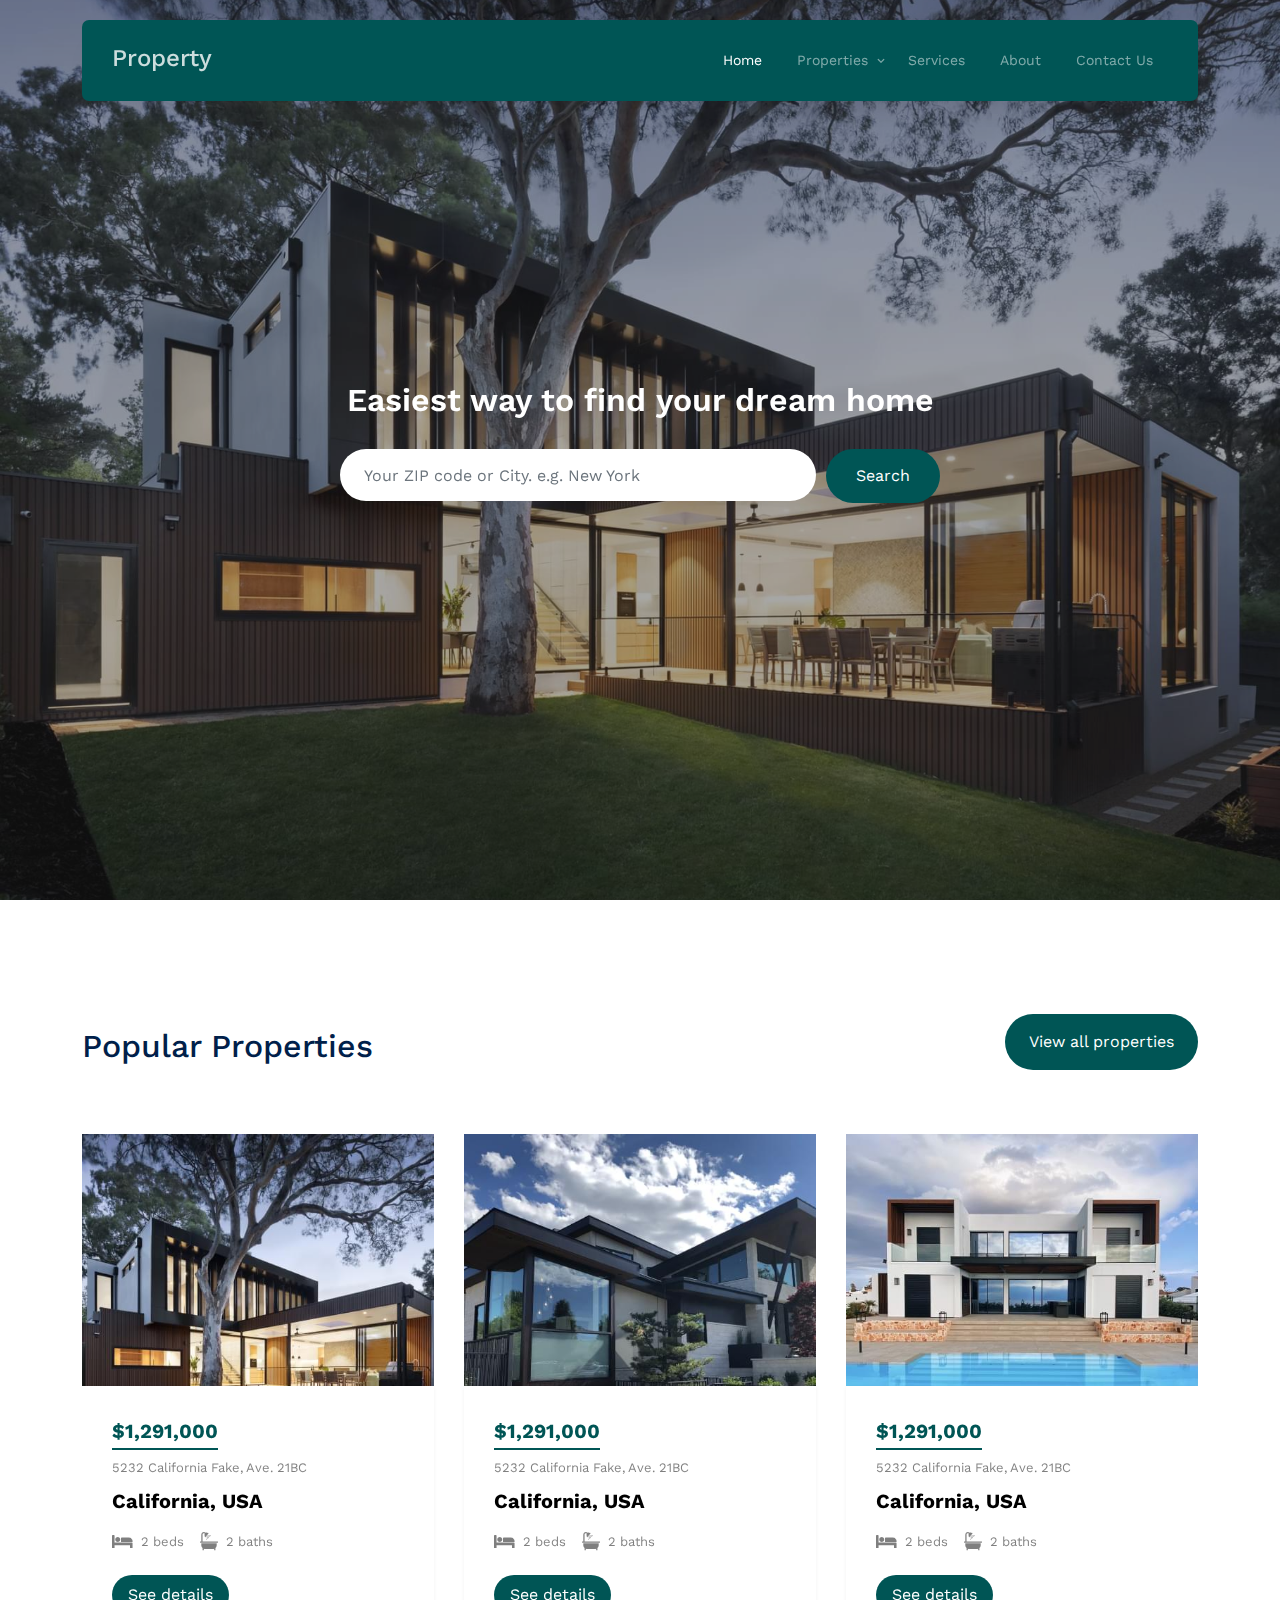
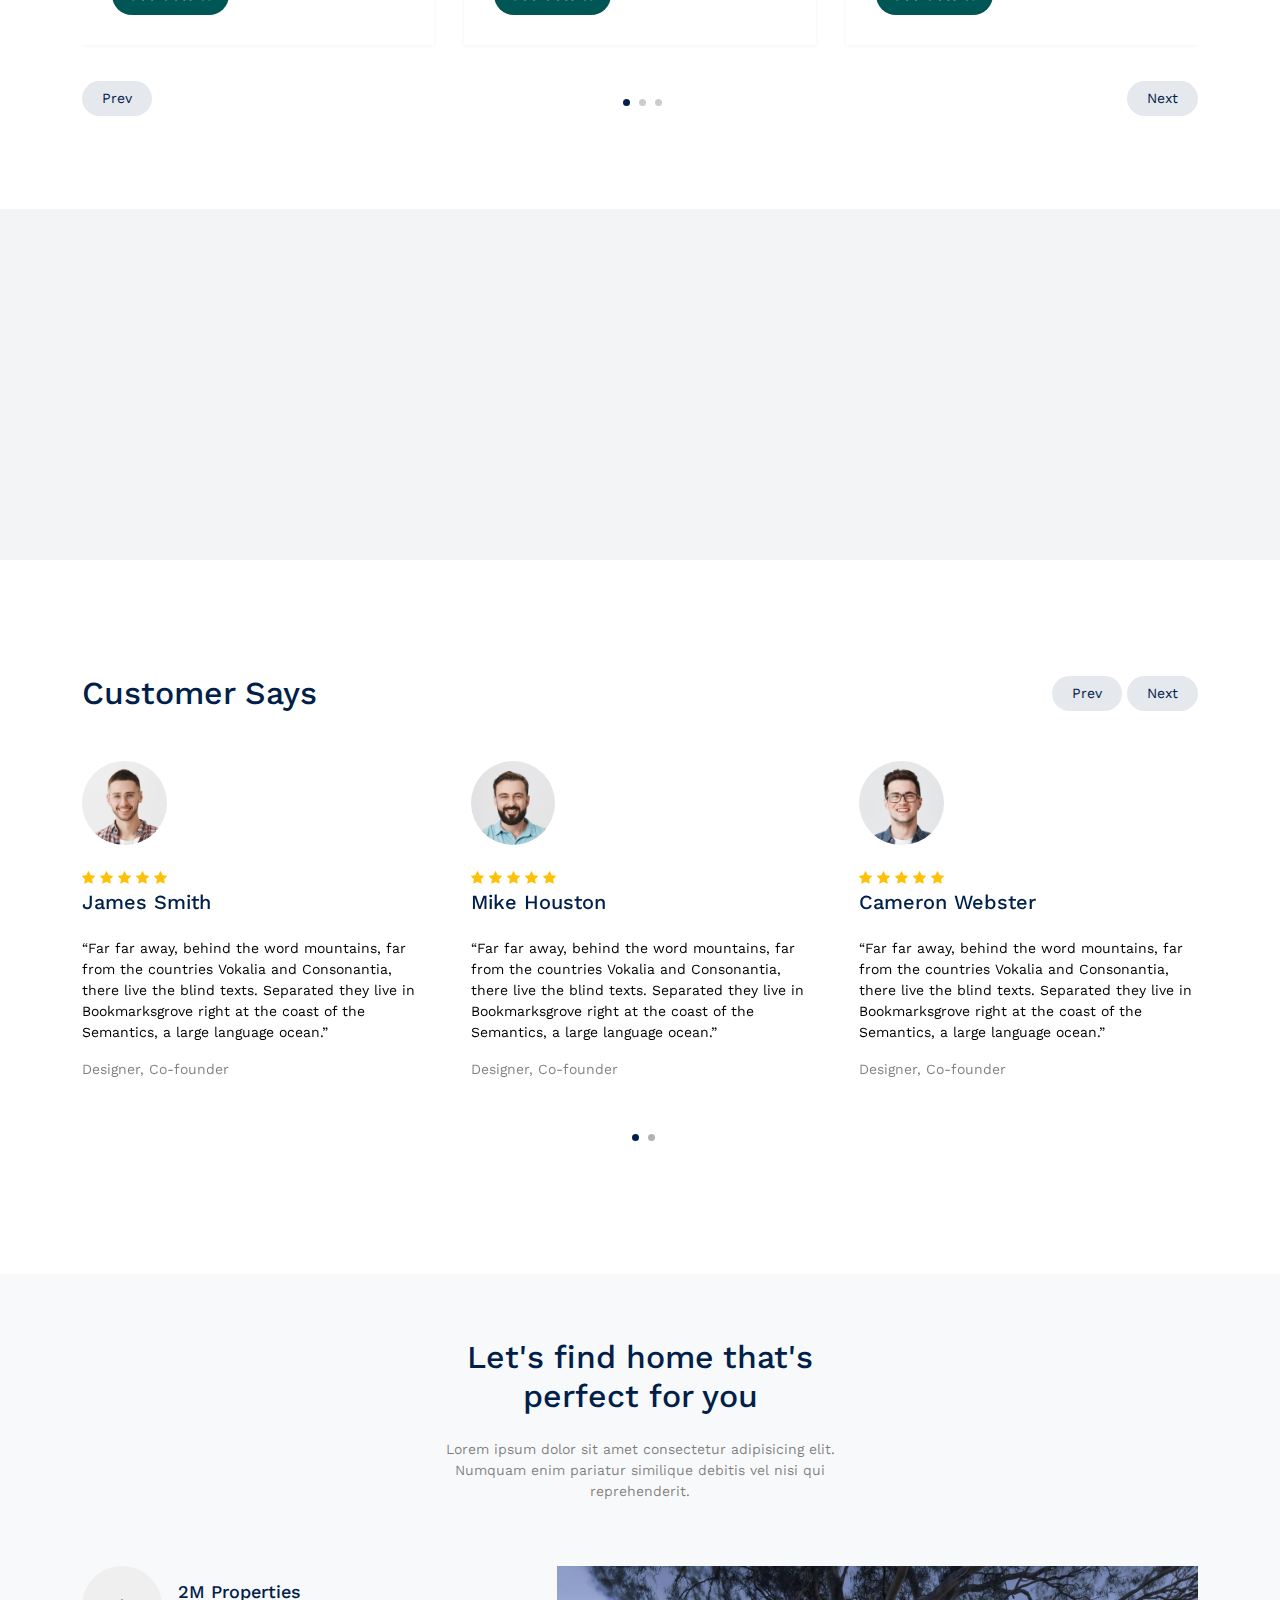
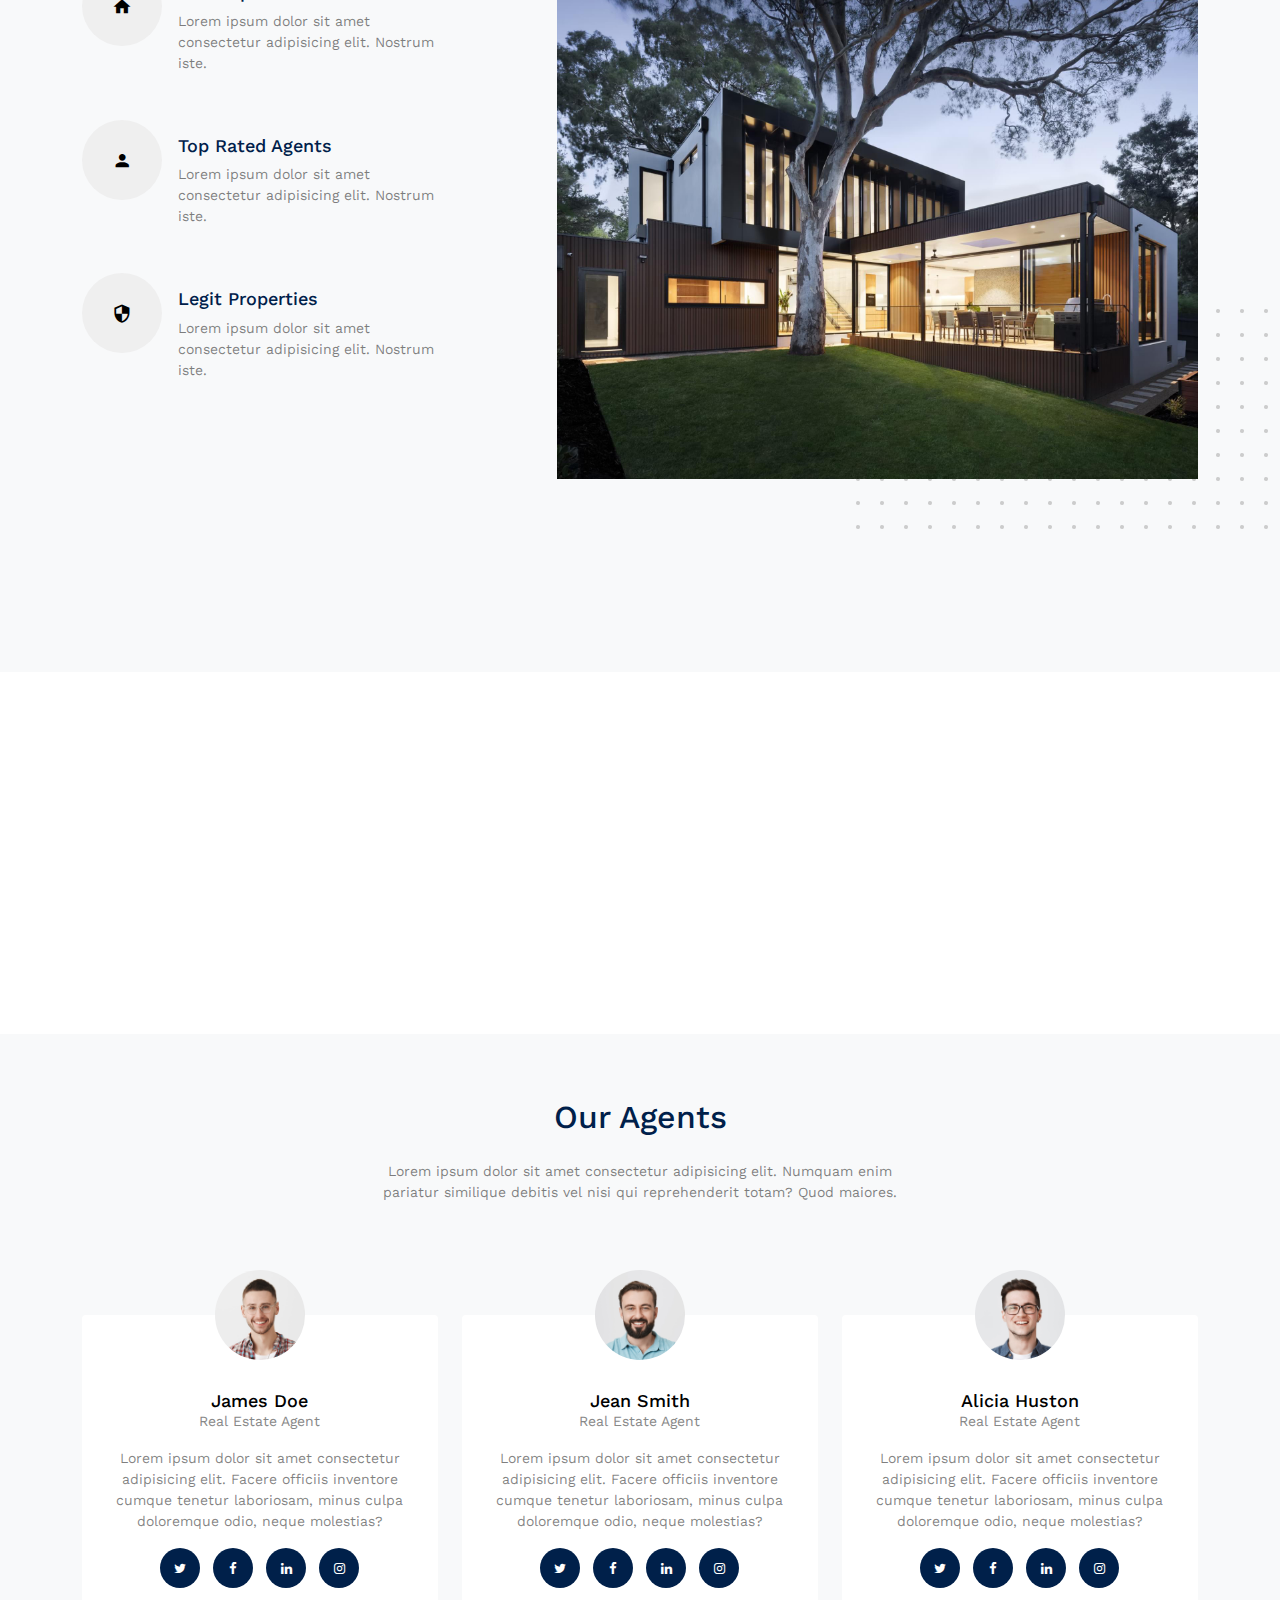
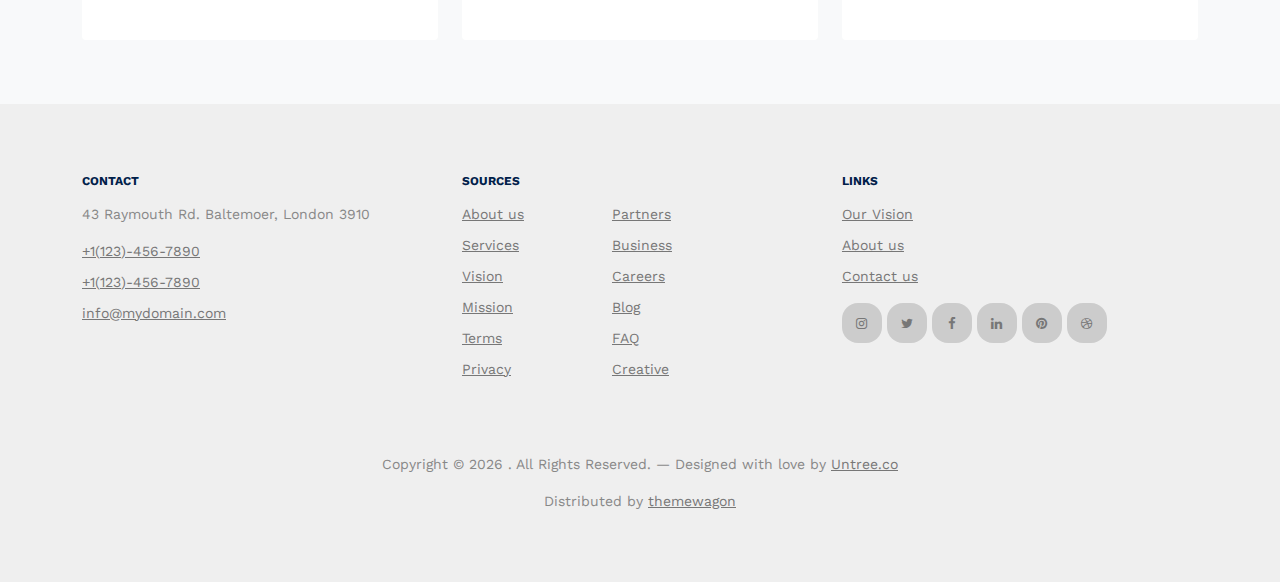
==== commit d56d0465: "Xong phần modal thêm nhà mới" ====
--- a/property-1.0.0/index.html
+++ b/property-1.0.0/index.html
@@ -130,19 +130,10 @@
       <div class="container">
         <div class="row mb-5 align-items-center">
           <div class="col-lg-6">
-            <h2 class="font-weight-bold text-primary heading">
-              Popular Properties
-            </h2>
+            <h2 class="font-weight-bold text-primary heading">Popular Properties</h2>
           </div>
           <div class="col-lg-6 text-lg-end">
-            <p>
-              <a
-                href="#"
-                target="_blank"
-                class="btn btn-primary text-white py-3 px-4"
-                >View all properties</a
-              >
-            </p>
+            <p><a href="#" target="_blank" class="btn btn-primary text-white py-3 px-4">View all properties</a></p>
           </div>
         </div>
         <div class="row">
@@ -150,8 +141,31 @@
             <div class="property-slider-wrap">
               <div class="property-slider">
                 <div class="property-item">
+                  <a href="property-single.html" class="img"><img src="images/img_1.jpg" alt="Image" class="img-fluid" /></a>
+                  <div class="property-content">
+                    <div class="price mb-2"><span>$1,291,000</span></div>
+                    <div>
+                      <span class="d-block mb-2 text-black-50">5232 California Fake, Ave. 21BC</span>
+                      <span class="city d-block mb-3">California, USA</span>
+                      <div class="specs d-flex mb-4">
+                        <span class="d-block d-flex align-items-center me-3">
+                          <span class="icon-bed me-2"></span>
+                          <span class="caption">2 beds</span>
+                        </span>
+                        <span class="d-block d-flex align-items-center">
+                          <span class="icon-bath me-2"></span>
+                          <span class="caption">2 baths</span>
+                        </span>
+                      </div>
+                      <a href="property-single.html" class="btn btn-primary py-2 px-3">See details</a>
+                    </div>
+                  </div>
+                </div>
+                <!-- .item -->
+
+                <div class="property-item">
                   <a href="property-single.html" class="img">
-                    <img src="images/img_1.jpg" alt="Image" class="img-fluid" />
+                    <img src="images/img_2.jpg" alt="Image" class="img-fluid" />
                   </a>
 
                   <div class="property-content">
@@ -185,7 +199,7 @@
 
                 <div class="property-item">
                   <a href="property-single.html" class="img">
-                    <img src="images/img_2.jpg" alt="Image" class="img-fluid" />
+                    <img src="images/img_3.jpg" alt="Image" class="img-fluid" />
                   </a>
 
                   <div class="property-content">
@@ -219,7 +233,7 @@
 
                 <div class="property-item">
                   <a href="property-single.html" class="img">
-                    <img src="images/img_3.jpg" alt="Image" class="img-fluid" />
+                    <img src="images/img_4.jpg" alt="Image" class="img-fluid" />
                   </a>
 
                   <div class="property-content">
@@ -253,7 +267,7 @@
 
                 <div class="property-item">
                   <a href="property-single.html" class="img">
-                    <img src="images/img_4.jpg" alt="Image" class="img-fluid" />
+                    <img src="images/img_5.jpg" alt="Image" class="img-fluid" />
                   </a>
 
                   <div class="property-content">
@@ -287,7 +301,7 @@
 
                 <div class="property-item">
                   <a href="property-single.html" class="img">
-                    <img src="images/img_5.jpg" alt="Image" class="img-fluid" />
+                    <img src="images/img_6.jpg" alt="Image" class="img-fluid" />
                   </a>
 
                   <div class="property-content">
@@ -321,7 +335,7 @@
 
                 <div class="property-item">
                   <a href="property-single.html" class="img">
-                    <img src="images/img_6.jpg" alt="Image" class="img-fluid" />
+                    <img src="images/img_7.jpg" alt="Image" class="img-fluid" />
                   </a>
 
                   <div class="property-content">
@@ -355,7 +369,7 @@
 
                 <div class="property-item">
                   <a href="property-single.html" class="img">
-                    <img src="images/img_7.jpg" alt="Image" class="img-fluid" />
+                    <img src="images/img_8.jpg" alt="Image" class="img-fluid" />
                   </a>
 
                   <div class="property-content">
@@ -389,7 +403,7 @@
 
                 <div class="property-item">
                   <a href="property-single.html" class="img">
-                    <img src="images/img_8.jpg" alt="Image" class="img-fluid" />
+                    <img src="images/img_1.jpg" alt="Image" class="img-fluid" />
                   </a>
 
                   <div class="property-content">
@@ -420,62 +434,11 @@
                   </div>
                 </div>
                 <!-- .item -->
-
-                <div class="property-item">
-                  <a href="property-single.html" class="img">
-                    <img src="images/img_1.jpg" alt="Image" class="img-fluid" />
-                  </a>
-
-                  <div class="property-content">
-                    <div class="price mb-2"><span>$1,291,000</span></div>
-                    <div>
-                      <span class="d-block mb-2 text-black-50"
-                        >5232 California Fake, Ave. 21BC</span
-                      >
-                      <span class="city d-block mb-3">California, USA</span>
-
-                      <div class="specs d-flex mb-4">
-                        <span class="d-block d-flex align-items-center me-3">
-                          <span class="icon-bed me-2"></span>
-                          <span class="caption">2 beds</span>
-                        </span>
-                        <span class="d-block d-flex align-items-center">
-                          <span class="icon-bath me-2"></span>
-                          <span class="caption">2 baths</span>
-                        </span>
-                      </div>
-
-                      <a
-                        href="property-single.html"
-                        class="btn btn-primary py-2 px-3"
-                        >See details</a
-                      >
-                    </div>
-                  </div>
-                </div>
-                <!-- .item -->
-              </div>
-
-              <div
-                id="property-nav"
-                class="controls"
-                tabindex="0"
-                aria-label="Carousel Navigation"
-              >
-                <span
-                  class="prev"
-                  data-controls="prev"
-                  aria-controls="property"
-                  tabindex="-1"
-                  >Prev</span
-                >
-                <span
-                  class="next"
-                  data-controls="next"
-                  aria-controls="property"
-                  tabindex="-1"
-                  >Next</span
-                >
+              </div>
+
+              <div id="property-nav" class="controls" tabindex="0" aria-label="Carousel Navigation">
+                <span class="prev" data-controls="prev" aria-controls="property" tabindex="-1">Prev</span>
+                <span class="next" data-controls="next" aria-controls="property" tabindex="-1">Next</span>
               </div>
             </div>
           </div>
--- a/property-1.0.0/css/style.css
+++ b/property-1.0.0/css/style.css
@@ -7024,7 +7024,8 @@
   border-radius: 0.3rem !important; }
 
 .rounded-circle {
-  border-radius: 50% !important; }
+  border-radius: 50% !important;
+}
 
 .rounded-pill {
   border-radius: 50rem !important; }
@@ -9665,7 +9666,7 @@
 .hero {
   position: relative;
   background-size: cover;
-  background-position: cnter center;
+  background-position: center center;
   background-repeat: no-repeat;
   background-color: #00204a; }
   .hero.overlay {
@@ -9747,6 +9748,8 @@
         background: rgba(34, 34, 34, 0.4); }
 
 .section {
+  position: relative;
+  margin-top: 50px;
   padding-top: 4rem;
   padding-bottom: 4rem; }
   .section .heading {
